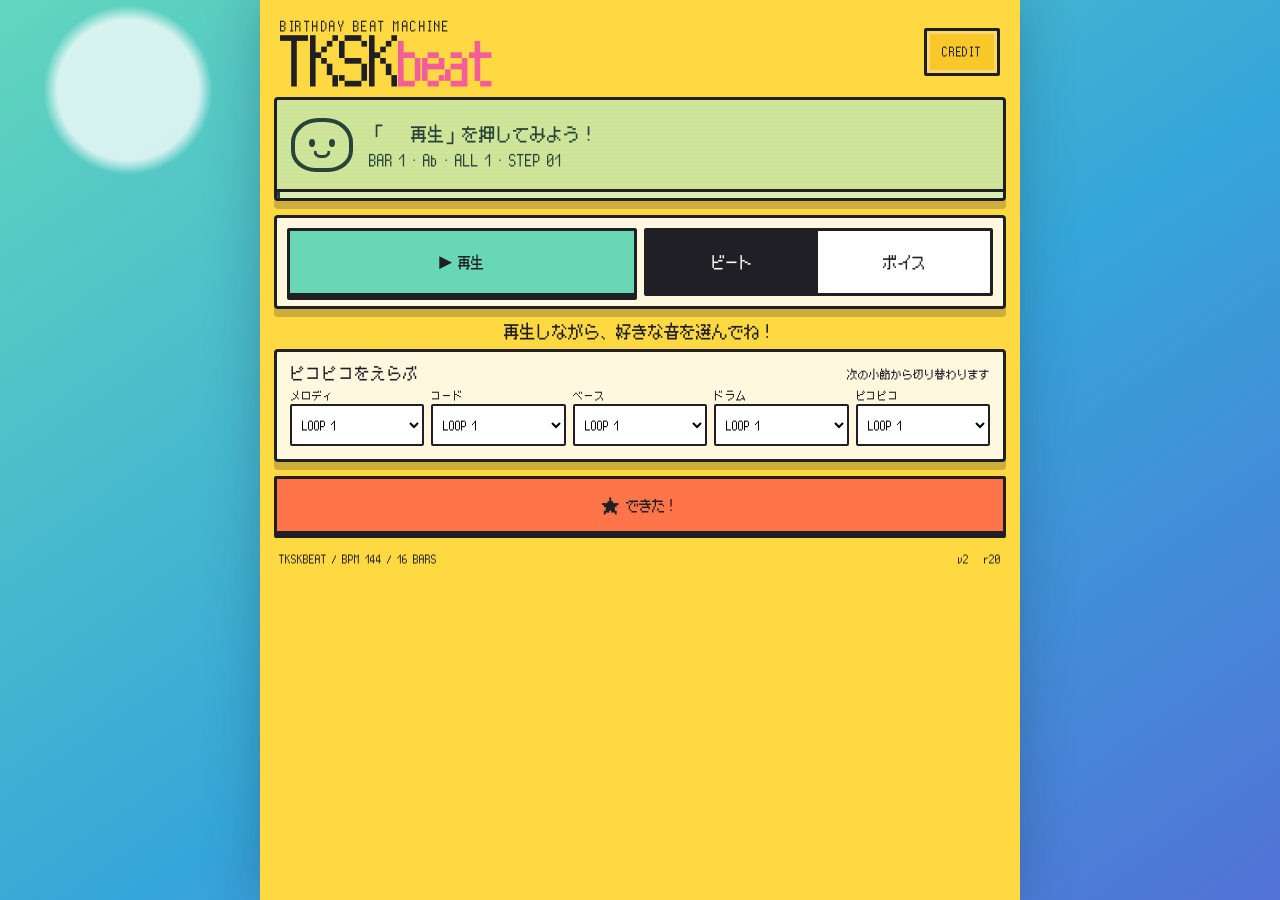
==== index.html @ 2add63a3 "背景更新" ====
<!doctype html>
<html lang="ja">
  <head>
    <meta charset="UTF-8">
    <meta name="viewport" content="width=device-width, initial-scale=1, viewport-fit=cover, user-scalable=no">
    <meta name="theme-color" content="#ffd942">
    <meta http-equiv="Cache-Control" content="no-store, no-cache, must-revalidate">
    <meta name="description" content="触るだけで曲ができる、ブラウザ向け音楽トイ TKSKbeat">
    <title>TKSKbeat</title>
    <link rel="stylesheet" href="./styles-r20.css">
  </head>
  <body>
    <main class="shell" aria-labelledby="app-title">
      <header class="brand-row">
        <div>
          <p class="eyebrow">BIRTHDAY BEAT MACHINE</p>
          <h1 id="app-title"><button class="brand-sound" id="title-sound" type="button" aria-label="TKSKbeat タイトル音声を再生">TKSK<span>beat</span></button></h1>
        </div>
        <button class="credit-button" id="credit-button" type="button" aria-haspopup="dialog" aria-controls="credits-dialog">CREDIT</button>
      </header>

      <section class="lcd" aria-live="polite" aria-atomic="true">
        <canvas class="lcd-spectrum" id="lcd-spectrum" aria-hidden="true"></canvas>
        <div class="lcd-character" id="lcd-character" aria-hidden="true">
          <span class="eye"></span><span class="eye"></span><span class="mouth"></span>
        </div>
        <div class="lcd-copy">
          <strong id="lcd-status">READY • PRESS PLAY</strong>
          <span id="position-display">BAR 1 · STEP 01</span>
        </div>
        <div class="meter" aria-label="ループ位置"><i id="meter-fill"></i></div>
      </section>

      <section class="operation-panel panel" aria-label="再生・録音・画面切替">
        <div class="operation-grid" id="operation-grid" data-active-tab="pico" data-recording="false">
          <button class="control play-toggle" id="play-button" type="button" aria-label="再生">
            <span class="control-icon" aria-hidden="true">▶</span><span class="control-label">再生</span>
          </button>
          <button class="control rec" id="rec-button" type="button" aria-pressed="false" hidden>
            <span class="control-icon" aria-hidden="true">●</span><span class="control-label">録音</span>
          </button>
          <nav class="view-toggle" role="tablist" aria-label="画面を選ぶ">
            <button id="tab-pico" type="button" role="tab" data-tab="pico" aria-controls="pico-panel" aria-selected="true">ビート</button>
            <button id="tab-voice" type="button" role="tab" data-tab="voice" aria-controls="voice-panel" aria-selected="false" tabindex="-1">ボイス</button>
          </nav>
        </div>
      </section>

      <section class="tab-panel" id="pico-panel" role="tabpanel" aria-labelledby="tab-pico">
        <p class="tab-lead">再生しながら、好きな音を選んでね！</p>
        <section class="preset-panel panel" aria-labelledby="preset-heading">
          <div class="section-heading">
            <h2 id="preset-heading">ピコピコをえらぶ</h2>
            <small>次の小節から切り替わります</small>
          </div>
          <div class="preset-grid">
            <label>メロディ<select id="lead-pattern"></select></label>
            <label>コード<select id="chord-pattern"></select></label>
            <label>ベース<select id="bass-pattern"></select></label>
            <label>ドラム<select id="drum-pattern"></select></label>
            <label>ピコピコ<select id="arp-pattern"></select></label>
          </div>
        </section>
      </section>

      <section class="tab-panel" id="voice-panel" role="tabpanel" aria-labelledby="tab-voice" hidden>
        <div class="record-mode segmented" aria-label="録音方法">
          <button type="button" data-record-mode="overdub" aria-pressed="true">つぎたし</button>
          <button type="button" data-record-mode="overwrite" aria-pressed="false">やり直し</button>
        </div>

        <p class="tab-lead">好きなボイスを曲に合わせて録音してね！</p>

        <section class="pad-panel panel" aria-labelledby="pad-heading">
          <div class="section-heading">
            <h2 id="pad-heading">VOICE PADS</h2>
            <small><span id="pad-count">0</span> / 256</small>
          </div>
          <div class="pad-grid" id="pad-grid"></div>
        </section>

      </section>

      <section class="finish-panel" aria-label="完成">
        <button class="control finish" id="finish-button" type="button">★<span>できた！</span></button>
      </section>

      <footer>
        <span>TKSKBEAT / BPM 144 / 16 BARS</span>
        <span>v2 • r20</span>
      </footer>
    </main>

    <section class="result" id="result" hidden aria-labelledby="result-title">
      <div class="result-card">
        <p class="eyebrow">YOUR BIRTHDAY BEAT</p>
        <h2 id="result-title">できた！</h2>
        <figure class="result-visual-frame">
          <div class="result-visual-stage">
            <img class="result-visual-background" id="result-visual-background" alt="" aria-hidden="true">
            <img class="result-visual-character" id="result-visual" alt="">
          </div>
          <figcaption id="result-visual-caption"></figcaption>
        </figure>
        <p id="result-copy">完成した16小節を再生してみよう。</p>
        <div class="result-actions">
          <button id="result-play" type="button">▶ PLAY</button>
          <button id="copy-link" type="button">COPY LINK</button>
          <button class="back-edit" id="back-to-edit" type="button">← もどってなおす</button>
          <button id="new-beat" type="button">NEW BEAT</button>
        </div>
      </div>
    </section>

    <dialog class="credits-dialog" id="credits-dialog" aria-labelledby="credits-title">
      <article class="credits-card">
        <p class="eyebrow">TKSKbeat</p>
        <h2 id="credits-title">CREDITS</h2>

        <dl class="credits-list">
          <dt>企画・制作</dt>
          <dd>3keinu Amberkey</dd>

          <dt>楽曲制作</dt>
          <dd>kutts'n</dd>

          <dt>イラスト・ボイス</dt>
          <dd>3keinu Amberkey</dd>

          <dt>制作協力</dt>
          <dd>きゃぷてん</dd>

          <dt>FONT</dt>
          <dd>ベストテンFONT<br>フロップデザイン 様</dd>
        </dl>

        <div class="credits-divider" aria-hidden="true"></div>

        <section class="credits-note" aria-label="作品について">
          <h3>TKSKbeat</h3>
          <p>A fan-made birthday music toy<br>for Hina Takasaki.</p>
          <p class="credits-unofficial">UNOFFICIAL</p>
          <p>Made with love and respect.</p>
          <p>Please do not reuse or redistribute the assets included in this tool.</p>
          <p>All third-party names, trademarks, and other rights belong to their respective owners.</p>
        </section>

        <form method="dialog">
          <button class="credits-close" type="submit">CLOSE</button>
        </form>
      </article>
    </dialog>

    <script>
      window.setTimeout(() => {
        if (document.documentElement.dataset.appReady === "true") return;
        const status = document.querySelector("#lcd-status");
        if (status) {
          status.textContent = window.location.protocol === "file:"
            ? "OPEN VIA LOCAL SERVER • npm run serve"
            : "APP LOAD ERROR • RELOAD";
        }
      }, 1200);
    </script>
    <script type="module" src="./js/app-r20.js"></script>
  </body>
</html>
---- styles-r20.css ----
@font-face {
  font-family: "BestTen DOT";
  src: url("./fonts/BestTen-DOT-r12.otf") format("opentype");
  font-style: normal;
  font-weight: 400;
  font-display: swap;
}

@font-face {
  font-family: "TKSKbeat Symbols";
  src: local("Segoe UI Symbol"), local("Apple Symbols"), local("Noto Sans Symbols 2");
  unicode-range: U+00D7, U+25A0, U+25B6, U+25CF;
}

:root {
  color-scheme: light;
  --ink: #201f25;
  --cream: #fff8df;
  --yellow: #ffd942;
  --orange: #ff7448;
  --pink: #f45c9a;
  --blue: #4b9cff;
  --mint: #68d8b4;
  --lcd: #cfe59a;
  --lcd-ink: #29433a;
  --shadow: 0 8px 0 rgba(52, 40, 38, 0.24);
  --ui-font: "BestTen DOT", system-ui, sans-serif;
  font-family: var(--ui-font);
  font-synthesis: none;
}

* { box-sizing: border-box; }

body {
  margin: 0;
  min-width: 320px;
  min-height: 100dvh;
  color: var(--ink);
  background:
    radial-gradient(circle at 10% 10%, rgba(255,255,255,.75) 0 5%, transparent 6%),
    linear-gradient(145deg, #62d6bd 0%, #35a6d9 55%, #5272d7 100%);
  overscroll-behavior: none;
}

button, select { font: inherit; }
button { color: inherit; }

.shell {
  width: min(100%, 760px);
  min-height: 100dvh;
  margin: 0 auto;
  padding: max(16px, env(safe-area-inset-top)) 14px max(20px, env(safe-area-inset-bottom));
  background: var(--yellow);
  box-shadow: 0 0 50px rgba(18, 36, 64, .28);
}

.brand-row {
  display: flex;
  align-items: center;
  justify-content: space-between;
  padding: 4px 6px 12px;
}

.eyebrow {
  margin: 0 0 2px;
  font-size: .68rem;
  font-weight: 900;
  letter-spacing: .14em;
}

h1, h2, p { margin-top: 0; }
h1 { margin-bottom: 0; font-size: clamp(2rem, 9vw, 3.5rem); line-height: .92; letter-spacing: -.08em; }
h1 span { color: var(--pink); }
.brand-sound { appearance: none; padding: 0; border: 0; background: transparent; font: inherit; line-height: inherit; letter-spacing: inherit; cursor: pointer; touch-action: manipulation; }
.brand-sound:active { transform: translateY(2px) scale(.98); }
h2 { margin-bottom: 0; font-size: .92rem; letter-spacing: .08em; }

.credit-button {
  appearance: none;
  display: grid;
  place-items: center;
  width: 76px;
  height: 48px;
  padding: 0;
  border: 3px solid var(--ink);
  border-radius: 2px;
  background: #f8c72a;
  box-shadow: inset 0 0 0 3px rgba(255,255,255,.3);
  font: 900 .62rem/1 var(--ui-font);
  letter-spacing: .08em;
  cursor: pointer;
  touch-action: manipulation;
}
.credit-button:active { transform: translateY(2px); }

.panel, .lcd {
  border: 3px solid var(--ink);
  border-radius: 4px;
  box-shadow: var(--shadow);
  margin-bottom: 14px;
}

.tab-panel[hidden] { display: none; }
.tab-lead { margin: 0 4px 10px; font-size: clamp(.86rem, 3.8vw, 1rem); font-weight: 900; text-align: center; }

.lcd {
  position: relative;
  display: grid;
  grid-template-columns: 66px 1fr;
  gap: 12px;
  align-items: center;
  min-height: 104px;
  padding: 14px 14px 22px;
  color: var(--lcd-ink);
  background: var(--lcd);
  overflow: hidden;
}

.lcd-spectrum {
  position: absolute;
  z-index: 0;
  inset: 0;
  width: 100%;
  height: 100%;
  color: var(--lcd-ink);
  opacity: .16;
  pointer-events: none;
}

.lcd::after {
  content: "";
  position: absolute;
  z-index: 1;
  inset: 0;
  pointer-events: none;
  background: repeating-linear-gradient(0deg, transparent 0 3px, rgba(41,67,58,.05) 4px);
}

.lcd-character {
  position: relative;
  z-index: 2;
  width: 62px;
  height: 54px;
  border: 4px solid currentColor;
  border-radius: 45% 45% 40% 40%;
  transform-origin: bottom center;
}

.lcd-character .eye { position: absolute; top: 17px; width: 6px; height: 8px; background: currentColor; border-radius: 50%; }
.lcd-character .eye:first-child { left: 14px; }
.lcd-character .eye:nth-child(2) { right: 14px; }
.lcd-character .mouth { position: absolute; left: 50%; bottom: 10px; width: 17px; height: 7px; border: 3px solid currentColor; border-top: 0; border-radius: 0 0 12px 12px; transform: translateX(-50%); }
.lcd-character.bop { animation: bop .2s ease-out; }
@keyframes bop { 50% { transform: translateY(-8px) rotate(-4deg) scale(1.05); } }

.lcd-copy { position: relative; z-index: 2; display: flex; flex-direction: column; gap: 4px; min-width: 0; padding-block: 2px; }
.lcd-copy strong { display: block; min-height: 1.45em; padding-block: .06em; font-family: "TKSKbeat Symbols", var(--ui-font); font-size: clamp(.82rem, 3.7vw, 1.05rem); line-height: 1.4; white-space: nowrap; overflow: hidden; text-overflow: ellipsis; }
.lcd-copy span { font-family: var(--ui-font); font-size: .8rem; line-height: 1.35; }

.meter { position: absolute; z-index: 3; left: 0; right: 0; bottom: 0; height: 9px; border-top: 3px solid var(--ink); background: rgba(255,255,255,.28); }
.meter i { display: block; width: 0; height: 100%; background: var(--lcd-ink); transition: width 80ms linear; }

.operation-panel {
  padding: 10px;
  background: var(--cream);
}

.operation-grid {
  display: grid;
  grid-template-columns: repeat(4, minmax(0, 1fr));
  gap: 7px;
}

.operation-grid .play-toggle { grid-column: 1 / span 2; }
.operation-grid[data-active-tab="voice"] .play-toggle { grid-column: 1; }
.operation-grid .rec { grid-column: 2; }
.operation-grid .view-toggle { grid-column: 3 / span 2; }

.view-toggle {
  position: relative;
  isolation: isolate;
  display: grid;
  grid-template-columns: repeat(2, minmax(0, 1fr));
  min-width: 0;
  border: 3px solid var(--ink);
  border-radius: 2px;
  background: white;
  overflow: hidden;
}

.view-toggle::before {
  content: "";
  position: absolute;
  inset: 0 50% 0 0;
  background: var(--ink);
  transition: transform 140ms cubic-bezier(.2,.8,.2,1), background-color 140ms linear;
}

.operation-grid[data-active-tab="voice"] .view-toggle::before {
  background: var(--pink);
  transform: translateX(100%);
}

.view-toggle button {
  position: relative;
  z-index: 1;
  min-width: 0;
  min-height: 62px;
  padding: 4px;
  border: 0;
  background: transparent;
  font-size: clamp(.7rem, 3vw, .9rem);
  font-weight: 900;
  touch-action: manipulation;
}

.view-toggle button[aria-selected="true"] { color: white; }
.operation-grid[data-recording="true"] .view-toggle button[data-tab="voice"]::after {
  content: "●";
  position: absolute;
  top: 4px;
  right: 5px;
  color: white;
  font-size: .52rem;
  animation: pulse 1s steps(2, end) infinite;
}

.control {
  display: flex;
  align-items: center;
  justify-content: center;
  gap: 6px;
  min-width: 0;
  min-height: 62px;
  border: 3px solid var(--ink);
  border-radius: 2px;
  background: white;
  box-shadow: 0 4px 0 var(--ink);
  font-size: 1.15rem;
  font-weight: 900;
  touch-action: manipulation;
}
.control[hidden] { display: none; }
.control-icon {
  font-family: "TKSKbeat Symbols", system-ui, sans-serif;
  font-size: 1.05rem;
  font-weight: 400;
  line-height: 1;
}
.control-label { min-width: 0; font-size: clamp(.68rem, 3vw, .84rem); white-space: nowrap; }
.control:active { transform: translateY(4px); box-shadow: none; }
.control.play-toggle { background: var(--mint); }
.control.rec[aria-pressed="true"] { background: var(--pink); color: white; animation: pulse 1s steps(2, end) infinite; }
.control.rec[data-counting="true"] { background: var(--yellow); animation: pulse .5s steps(2, end) infinite; }
.control.finish { background: var(--orange); }
@keyframes pulse { 50% { filter: brightness(1.15); } }

.segmented { display: grid; grid-template-columns: 1fr 1fr; }
.segmented button { min-height: 42px; border: 2px solid var(--ink); background: transparent; font-size: .76rem; font-weight: 900; }
.segmented button:first-child { border-radius: 2px 0 0 2px; }
.segmented button:last-child { border-radius: 0 2px 2px 0; border-left: 0; }
.segmented button[aria-pressed="true"] { background: var(--ink); color: white; }
.record-mode { margin: -3px 0 12px; padding: 6px; border: 3px solid var(--ink); border-radius: 2px; background: var(--cream); box-shadow: var(--shadow); }

.preset-panel, .pad-panel { padding: 13px; background: var(--cream); }
.section-heading { display: flex; justify-content: space-between; align-items: baseline; margin-bottom: 10px; }
.section-heading small { font-family: var(--ui-font); font-size: .67rem; }
.preset-grid { display: grid; grid-template-columns: repeat(5, 1fr); gap: 7px; }
.preset-grid label { font-size: .62rem; font-weight: 900; letter-spacing: .08em; }
.preset-grid select { width: 100%; min-height: 42px; margin-top: 4px; padding: 6px; border: 2px solid var(--ink); border-radius: 2px; background: white; font-weight: 900; }

.pad-grid { display: grid; grid-template-columns: repeat(4, 1fr); gap: 9px; }
.pad {
  position: relative;
  aspect-ratio: 1;
  border: 3px solid var(--ink);
  border-radius: 2px;
  background: var(--pad-color, var(--pink));
  box-shadow: 0 5px 0 var(--ink);
  font-size: clamp(.7rem, 3vw, .95rem);
  font-weight: 900;
  touch-action: none;
  user-select: none;
}
.pad::after { content: attr(data-number); position: absolute; top: 6px; right: 8px; font: 700 .58rem var(--ui-font); opacity: .65; }
.pad.active { transform: translateY(5px) scale(.98); box-shadow: none; filter: brightness(1.2); }

.finish-panel { margin: 2px 0 16px; }
.finish-panel .finish { width: 100%; min-height: 58px; }
.finish-panel .finish span { font-size: .84rem; }

footer { display: flex; justify-content: space-between; padding: 4px 5px; font: 800 .6rem var(--ui-font); }

button:focus-visible, select:focus-visible { outline: 4px solid white; outline-offset: 2px; }
button:disabled, select:disabled { opacity: .45; cursor: not-allowed; }

.credits-dialog {
  width: min(calc(100% - 24px), 520px);
  max-height: calc(100dvh - 24px);
  padding: 0;
  border: 0;
  background: transparent;
  color: var(--ink);
  overflow: visible;
}
.credits-dialog::backdrop { background: rgba(30, 31, 50, .82); }
.credits-card { max-height: calc(100dvh - 32px); overflow-y: auto; padding: 24px; border: 4px solid var(--ink); border-radius: 4px; background: var(--yellow); box-shadow: 0 10px 0 var(--ink); text-align: center; }
.credits-card > .eyebrow { margin-bottom: 5px; }
.credits-card h2 { font-size: clamp(2rem, 9vw, 3rem); letter-spacing: -.04em; }
.credits-list { display: grid; grid-template-columns: minmax(7.5rem, .8fr) 1.2fr; gap: 10px 18px; margin: 22px 0; text-align: left; }
.credits-list dt { font-size: .68rem; font-weight: 900; letter-spacing: .05em; }
.credits-list dd { margin: 0; font-size: .78rem; font-weight: 900; line-height: 1.55; }
.credits-divider { height: 4px; margin: 20px 0; background: var(--ink); box-shadow: 0 5px 0 rgba(32,31,37,.18); }
.credits-note h3 { margin: 0 0 10px; color: var(--pink); font-size: 1.35rem; }
.credits-note p { margin: 0 0 12px; font: 800 .7rem/1.65 var(--ui-font); }
.credits-note .credits-unofficial { display: inline-block; margin: 4px 0 14px; padding: 6px 9px; border: 3px solid var(--ink); background: var(--cream); font-size: .75rem; letter-spacing: .12em; }
.credits-close { width: 100%; min-height: 48px; margin-top: 8px; border: 3px solid var(--ink); border-radius: 2px; background: var(--mint); box-shadow: 0 4px 0 var(--ink); font-weight: 900; }
.credits-close:active { transform: translateY(4px); box-shadow: none; }

.result {
  position: fixed;
  z-index: 2147483647;
  inset: 0;
  display: grid;
  place-items: center;
  padding: 20px;
  background: rgba(30, 31, 50, .82);
  isolation: isolate;
  contain: paint;
  transform: translateZ(0);
}
.result[hidden] { display: none; }
.result-card { position: relative; z-index: 1; width: min(100%, 440px); max-height: calc(100dvh - 32px); overflow-y: auto; padding: 24px; border: 4px solid var(--ink); border-radius: 4px; background: var(--yellow); box-shadow: 0 12px 0 var(--ink); text-align: center; }
.result-card h2 { font-size: 2.8rem; letter-spacing: -.05em; }
.result-visual-frame { width: min(100%, 360px); margin: 14px auto; padding: 10px 10px 8px; border: 4px solid var(--ink); border-radius: 2px; background: var(--cream); box-shadow: 0 6px 0 var(--ink); }
.result-visual-stage { position: relative; width: 100%; aspect-ratio: 1; overflow: hidden; background: var(--cream); }
.result-visual-stage img { display: block; position: absolute; image-rendering: pixelated; }
.result-visual-background { z-index: 0; inset: 0; width: 100%; height: 100%; object-fit: cover; }
.result-visual-character {
  z-index: 1;
  inset: 0;
  width: 100%;
  height: 100%;
  object-fit: contain;
  object-position: var(--character-position, 50% 50%);
  transform: scale(var(--character-scale, .82));
  transform-origin: var(--character-position, 50% 50%);
  filter: drop-shadow(2px 0 #fff8df) drop-shadow(-2px 0 #fff8df) drop-shadow(0 2px #fff8df) drop-shadow(0 -2px #fff8df) drop-shadow(0 4px 2px rgba(32, 31, 37, .38));
}
.result-visual-frame figcaption { margin-top: 5px; font: 900 .68rem var(--ui-font); letter-spacing: .06em; }
.result-actions { display: grid; gap: 9px; }
.result-actions button { min-height: 48px; border: 3px solid var(--ink); border-radius: 2px; background: white; box-shadow: 0 4px 0 var(--ink); font-weight: 900; }
.result-actions button:first-child { background: var(--mint); }
.result-actions .back-edit { background: #fff0b7; }

.sound-editor {
  padding: 14px;
  background: #f2f4ff;
  box-shadow: 0 8px 0 rgba(32, 31, 37, .4);
}
.sound-editor-heading { display: flex; justify-content: space-between; gap: 12px; align-items: center; margin-bottom: 12px; }
.sound-editor-heading h2 { margin: 0; font-size: 1.05rem; }
.sound-editor-heading small { display: block; margin-top: 3px; font-size: .66rem; }
.sound-editor-badge { padding: 5px 7px; border: 2px solid var(--ink); background: var(--orange); color: white; font-size: .58rem; letter-spacing: .08em; }
.sound-editor-tabs { display: grid; grid-template-columns: repeat(4, 1fr); margin-bottom: 12px; border: 2px solid var(--ink); }
.sound-editor-tabs button { min-height: 42px; border: 0; border-right: 2px solid var(--ink); background: white; font-weight: 900; }
.sound-editor-tabs button:last-child { border-right: 0; }
.sound-editor-tabs button[aria-selected="true"] { background: var(--ink); color: white; }
.sound-editor-selects { display: grid; grid-template-columns: 1fr 1.5fr; gap: 8px; margin-bottom: 12px; }
.sound-editor-selects label { font-size: .67rem; font-weight: 900; }
.sound-editor-selects select { display: block; width: 100%; min-height: 40px; margin-top: 4px; padding: 5px; border: 2px solid var(--ink); background: white; font-size: .7rem; }
.sound-editor-selects .sound-editor-check { grid-column: 1 / -1; display: flex; align-items: center; min-height: 40px; padding: 7px 9px; border: 2px solid var(--ink); background: white; }
.sound-editor-check input { width: 20px; height: 20px; margin: 0 5px 0 0; accent-color: var(--blue); }
.sound-editor-parameters { display: grid; grid-template-columns: repeat(2, minmax(0, 1fr)); gap: 8px 12px; }
.sound-editor-parameter { display: grid; grid-template-columns: minmax(76px, .75fr) minmax(100px, 1.5fr) 76px; gap: 7px; align-items: center; min-width: 0; }
.sound-editor-parameter label { font-size: .65rem; font-weight: 900; }
.sound-editor-parameter label small { font-size: .55rem; opacity: .7; }
.sound-editor-parameter input[type="range"] { width: 100%; min-width: 0; accent-color: var(--blue); }
.sound-editor-parameter input[type="number"] { width: 100%; min-width: 0; min-height: 34px; padding: 4px 5px; border: 2px solid var(--ink); background: white; font: 800 .68rem var(--ui-font); }
.sound-editor-parameter input[aria-invalid="true"] { border-color: #c32945; background: #fff0f3; }
.sound-editor-parameter[data-disabled="true"] { opacity: .45; }
.sound-editor-json-label { display: block; margin-top: 14px; font-size: .65rem; font-weight: 900; }
.sound-editor textarea { width: 100%; margin-top: 5px; padding: 8px; resize: vertical; border: 2px solid var(--ink); background: #fff; font: 12px/1.45 ui-monospace, Consolas, monospace; }
.sound-editor-actions { display: grid; grid-template-columns: repeat(3, 1fr); gap: 7px; margin-top: 8px; }
.sound-editor-actions button { min-height: 42px; padding: 6px; border: 2px solid var(--ink); background: var(--mint); box-shadow: 0 3px 0 var(--ink); font-size: .68rem; font-weight: 900; }
.sound-editor-actions button:active { transform: translateY(3px); box-shadow: none; }
.sound-editor-actions .sound-editor-reset { background: #ffd5c8; }
.sound-editor-status { min-height: 1.4em; margin: 9px 0 0; font-size: .67rem; font-weight: 900; }
.sound-editor-status[data-type="error"] { color: #b31835; }
.sound-editor-status[data-type="warning"] { color: #8a5700; }

@media (max-width: 480px) {
  .shell { padding-left: 10px; padding-right: 10px; }
  .preset-grid { grid-template-columns: repeat(2, 1fr); gap: 7px; }
  .preset-grid select { font-size: .72rem; }
  .operation-grid { gap: 5px; }
  .control { min-height: 57px; font-size: 1rem; }
  .view-toggle button { min-height: 57px; }
  .sound-editor-parameters { grid-template-columns: 1fr; }
  .sound-editor-parameter { grid-template-columns: 72px minmax(90px, 1fr) 70px; }
  .sound-editor-actions { grid-template-columns: 1fr; }
  .credits-card { padding: 20px 16px; }
  .credits-list { grid-template-columns: 1fr; gap: 4px; }
  .credits-list dd { margin-bottom: 8px; }
}

@media (prefers-reduced-motion: reduce) {
  *, *::before, *::after { animation-duration: .001ms !important; animation-iteration-count: 1 !important; scroll-behavior: auto !important; }
}
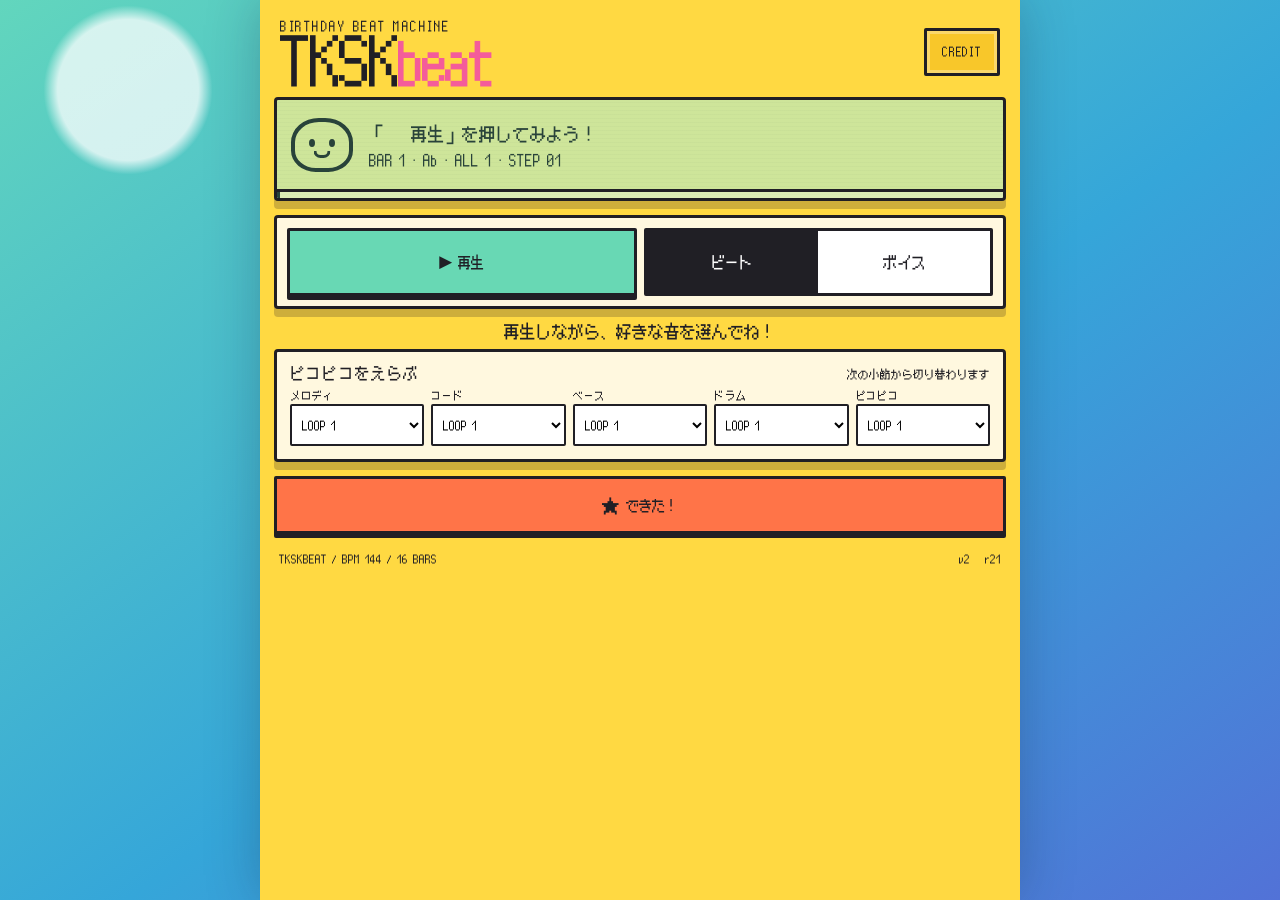
==== commit 0255223f: "ステッカー反映" ====
--- a/index.html
+++ b/index.html
@@ -7,7 +7,7 @@
     <meta http-equiv="Cache-Control" content="no-store, no-cache, must-revalidate">
     <meta name="description" content="触るだけで曲ができる、ブラウザ向け音楽トイ TKSKbeat">
     <title>TKSKbeat</title>
-    <link rel="stylesheet" href="./styles-r20.css">
+    <link rel="stylesheet" href="./styles-r21.css">
   </head>
   <body>
     <main class="shell" aria-labelledby="app-title">
@@ -87,7 +87,7 @@
 
       <footer>
         <span>TKSKBEAT / BPM 144 / 16 BARS</span>
-        <span>v2 • r20</span>
+        <span>v2 • r21</span>
       </footer>
     </main>
 
@@ -99,6 +99,7 @@
           <div class="result-visual-stage">
             <img class="result-visual-background" id="result-visual-background" alt="" aria-hidden="true">
             <img class="result-visual-character" id="result-visual" alt="">
+            <img class="result-visual-sticker" id="result-visual-sticker" alt="">
           </div>
           <figcaption id="result-visual-caption"></figcaption>
         </figure>
@@ -162,6 +163,6 @@
         }
       }, 1200);
     </script>
-    <script type="module" src="./js/app-r20.js"></script>
+    <script type="module" src="./js/app-r21.js"></script>
   </body>
 </html>
--- a/styles-r21.css
+++ b/styles-r21.css
@@ -0,0 +1,428 @@
+@font-face {
+  font-family: "BestTen DOT";
+  src: url("./fonts/BestTen-DOT-r12.otf") format("opentype");
+  font-style: normal;
+  font-weight: 400;
+  font-display: swap;
+}
+
+@font-face {
+  font-family: "TKSKbeat Symbols";
+  src: local("Segoe UI Symbol"), local("Apple Symbols"), local("Noto Sans Symbols 2");
+  unicode-range: U+00D7, U+25A0, U+25B6, U+25CF;
+}
+
+:root {
+  color-scheme: light;
+  --ink: #201f25;
+  --cream: #fff8df;
+  --yellow: #ffd942;
+  --orange: #ff7448;
+  --pink: #f45c9a;
+  --blue: #4b9cff;
+  --mint: #68d8b4;
+  --lcd: #cfe59a;
+  --lcd-ink: #29433a;
+  --shadow: 0 8px 0 rgba(52, 40, 38, 0.24);
+  --ui-font: "BestTen DOT", system-ui, sans-serif;
+  font-family: var(--ui-font);
+  font-synthesis: none;
+}
+
+* { box-sizing: border-box; }
+
+body {
+  margin: 0;
+  min-width: 320px;
+  min-height: 100dvh;
+  color: var(--ink);
+  background:
+    radial-gradient(circle at 10% 10%, rgba(255,255,255,.75) 0 5%, transparent 6%),
+    linear-gradient(145deg, #62d6bd 0%, #35a6d9 55%, #5272d7 100%);
+  overscroll-behavior: none;
+}
+
+button, select { font: inherit; }
+button { color: inherit; }
+
+.shell {
+  width: min(100%, 760px);
+  min-height: 100dvh;
+  margin: 0 auto;
+  padding: max(16px, env(safe-area-inset-top)) 14px max(20px, env(safe-area-inset-bottom));
+  background: var(--yellow);
+  box-shadow: 0 0 50px rgba(18, 36, 64, .28);
+}
+
+.brand-row {
+  display: flex;
+  align-items: center;
+  justify-content: space-between;
+  padding: 4px 6px 12px;
+}
+
+.eyebrow {
+  margin: 0 0 2px;
+  font-size: .68rem;
+  font-weight: 900;
+  letter-spacing: .14em;
+}
+
+h1, h2, p { margin-top: 0; }
+h1 { margin-bottom: 0; font-size: clamp(2rem, 9vw, 3.5rem); line-height: .92; letter-spacing: -.08em; }
+h1 span { color: var(--pink); }
+.brand-sound { appearance: none; padding: 0; border: 0; background: transparent; font: inherit; line-height: inherit; letter-spacing: inherit; cursor: pointer; touch-action: manipulation; }
+.brand-sound:active { transform: translateY(2px) scale(.98); }
+h2 { margin-bottom: 0; font-size: .92rem; letter-spacing: .08em; }
+
+.credit-button {
+  appearance: none;
+  display: grid;
+  place-items: center;
+  width: 76px;
+  height: 48px;
+  padding: 0;
+  border: 3px solid var(--ink);
+  border-radius: 2px;
+  background: #f8c72a;
+  box-shadow: inset 0 0 0 3px rgba(255,255,255,.3);
+  font: 900 .62rem/1 var(--ui-font);
+  letter-spacing: .08em;
+  cursor: pointer;
+  touch-action: manipulation;
+}
+.credit-button:active { transform: translateY(2px); }
+
+.panel, .lcd {
+  border: 3px solid var(--ink);
+  border-radius: 4px;
+  box-shadow: var(--shadow);
+  margin-bottom: 14px;
+}
+
+.tab-panel[hidden] { display: none; }
+.tab-lead { margin: 0 4px 10px; font-size: clamp(.86rem, 3.8vw, 1rem); font-weight: 900; text-align: center; }
+
+.lcd {
+  position: relative;
+  display: grid;
+  grid-template-columns: 66px 1fr;
+  gap: 12px;
+  align-items: center;
+  min-height: 104px;
+  padding: 14px 14px 22px;
+  color: var(--lcd-ink);
+  background: var(--lcd);
+  overflow: hidden;
+}
+
+.lcd-spectrum {
+  position: absolute;
+  z-index: 0;
+  inset: 0;
+  width: 100%;
+  height: 100%;
+  color: var(--lcd-ink);
+  opacity: .16;
+  pointer-events: none;
+}
+
+.lcd::after {
+  content: "";
+  position: absolute;
+  z-index: 1;
+  inset: 0;
+  pointer-events: none;
+  background: repeating-linear-gradient(0deg, transparent 0 3px, rgba(41,67,58,.05) 4px);
+}
+
+.lcd-character {
+  position: relative;
+  z-index: 2;
+  width: 62px;
+  height: 54px;
+  border: 4px solid currentColor;
+  border-radius: 45% 45% 40% 40%;
+  transform-origin: bottom center;
+}
+
+.lcd-character .eye { position: absolute; top: 17px; width: 6px; height: 8px; background: currentColor; border-radius: 50%; }
+.lcd-character .eye:first-child { left: 14px; }
+.lcd-character .eye:nth-child(2) { right: 14px; }
+.lcd-character .mouth { position: absolute; left: 50%; bottom: 10px; width: 17px; height: 7px; border: 3px solid currentColor; border-top: 0; border-radius: 0 0 12px 12px; transform: translateX(-50%); }
+.lcd-character.bop { animation: bop .2s ease-out; }
+@keyframes bop { 50% { transform: translateY(-8px) rotate(-4deg) scale(1.05); } }
+
+.lcd-copy { position: relative; z-index: 2; display: flex; flex-direction: column; gap: 4px; min-width: 0; padding-block: 2px; }
+.lcd-copy strong { display: block; min-height: 1.45em; padding-block: .06em; font-family: "TKSKbeat Symbols", var(--ui-font); font-size: clamp(.82rem, 3.7vw, 1.05rem); line-height: 1.4; white-space: nowrap; overflow: hidden; text-overflow: ellipsis; }
+.lcd-copy span { font-family: var(--ui-font); font-size: .8rem; line-height: 1.35; }
+
+.meter { position: absolute; z-index: 3; left: 0; right: 0; bottom: 0; height: 9px; border-top: 3px solid var(--ink); background: rgba(255,255,255,.28); }
+.meter i { display: block; width: 0; height: 100%; background: var(--lcd-ink); transition: width 80ms linear; }
+
+.operation-panel {
+  padding: 10px;
+  background: var(--cream);
+}
+
+.operation-grid {
+  display: grid;
+  grid-template-columns: repeat(4, minmax(0, 1fr));
+  gap: 7px;
+}
+
+.operation-grid .play-toggle { grid-column: 1 / span 2; }
+.operation-grid[data-active-tab="voice"] .play-toggle { grid-column: 1; }
+.operation-grid .rec { grid-column: 2; }
+.operation-grid .view-toggle { grid-column: 3 / span 2; }
+
+.view-toggle {
+  position: relative;
+  isolation: isolate;
+  display: grid;
+  grid-template-columns: repeat(2, minmax(0, 1fr));
+  min-width: 0;
+  border: 3px solid var(--ink);
+  border-radius: 2px;
+  background: white;
+  overflow: hidden;
+}
+
+.view-toggle::before {
+  content: "";
+  position: absolute;
+  inset: 0 50% 0 0;
+  background: var(--ink);
+  transition: transform 140ms cubic-bezier(.2,.8,.2,1), background-color 140ms linear;
+}
+
+.operation-grid[data-active-tab="voice"] .view-toggle::before {
+  background: var(--pink);
+  transform: translateX(100%);
+}
+
+.view-toggle button {
+  position: relative;
+  z-index: 1;
+  min-width: 0;
+  min-height: 62px;
+  padding: 4px;
+  border: 0;
+  background: transparent;
+  font-size: clamp(.7rem, 3vw, .9rem);
+  font-weight: 900;
+  touch-action: manipulation;
+}
+
+.view-toggle button[aria-selected="true"] { color: white; }
+.operation-grid[data-recording="true"] .view-toggle button[data-tab="voice"]::after {
+  content: "●";
+  position: absolute;
+  top: 4px;
+  right: 5px;
+  color: white;
+  font-size: .52rem;
+  animation: pulse 1s steps(2, end) infinite;
+}
+
+.control {
+  display: flex;
+  align-items: center;
+  justify-content: center;
+  gap: 6px;
+  min-width: 0;
+  min-height: 62px;
+  border: 3px solid var(--ink);
+  border-radius: 2px;
+  background: white;
+  box-shadow: 0 4px 0 var(--ink);
+  font-size: 1.15rem;
+  font-weight: 900;
+  touch-action: manipulation;
+}
+.control[hidden] { display: none; }
+.control-icon {
+  font-family: "TKSKbeat Symbols", system-ui, sans-serif;
+  font-size: 1.05rem;
+  font-weight: 400;
+  line-height: 1;
+}
+.control-label { min-width: 0; font-size: clamp(.68rem, 3vw, .84rem); white-space: nowrap; }
+.control:active { transform: translateY(4px); box-shadow: none; }
+.control.play-toggle { background: var(--mint); }
+.control.rec[aria-pressed="true"] { background: var(--pink); color: white; animation: pulse 1s steps(2, end) infinite; }
+.control.rec[data-counting="true"] { background: var(--yellow); animation: pulse .5s steps(2, end) infinite; }
+.control.finish { background: var(--orange); }
+@keyframes pulse { 50% { filter: brightness(1.15); } }
+
+.segmented { display: grid; grid-template-columns: 1fr 1fr; }
+.segmented button { min-height: 42px; border: 2px solid var(--ink); background: transparent; font-size: .76rem; font-weight: 900; }
+.segmented button:first-child { border-radius: 2px 0 0 2px; }
+.segmented button:last-child { border-radius: 0 2px 2px 0; border-left: 0; }
+.segmented button[aria-pressed="true"] { background: var(--ink); color: white; }
+.record-mode { margin: -3px 0 12px; padding: 6px; border: 3px solid var(--ink); border-radius: 2px; background: var(--cream); box-shadow: var(--shadow); }
+
+.preset-panel, .pad-panel { padding: 13px; background: var(--cream); }
+.section-heading { display: flex; justify-content: space-between; align-items: baseline; margin-bottom: 10px; }
+.section-heading small { font-family: var(--ui-font); font-size: .67rem; }
+.preset-grid { display: grid; grid-template-columns: repeat(5, 1fr); gap: 7px; }
+.preset-grid label { font-size: .62rem; font-weight: 900; letter-spacing: .08em; }
+.preset-grid select { width: 100%; min-height: 42px; margin-top: 4px; padding: 6px; border: 2px solid var(--ink); border-radius: 2px; background: white; font-weight: 900; }
+
+.pad-grid { display: grid; grid-template-columns: repeat(4, 1fr); gap: 9px; }
+.pad {
+  position: relative;
+  aspect-ratio: 1;
+  border: 3px solid var(--ink);
+  border-radius: 2px;
+  background: var(--pad-color, var(--pink));
+  box-shadow: 0 5px 0 var(--ink);
+  font-size: clamp(.7rem, 3vw, .95rem);
+  font-weight: 900;
+  touch-action: none;
+  user-select: none;
+}
+.pad::after { content: attr(data-number); position: absolute; top: 6px; right: 8px; font: 700 .58rem var(--ui-font); opacity: .65; }
+.pad.active { transform: translateY(5px) scale(.98); box-shadow: none; filter: brightness(1.2); }
+
+.finish-panel { margin: 2px 0 16px; }
+.finish-panel .finish { width: 100%; min-height: 58px; }
+.finish-panel .finish span { font-size: .84rem; }
+
+footer { display: flex; justify-content: space-between; padding: 4px 5px; font: 800 .6rem var(--ui-font); }
+
+button:focus-visible, select:focus-visible { outline: 4px solid white; outline-offset: 2px; }
+button:disabled, select:disabled { opacity: .45; cursor: not-allowed; }
+
+.credits-dialog {
+  width: min(calc(100% - 24px), 520px);
+  max-height: calc(100dvh - 24px);
+  padding: 0;
+  border: 0;
+  background: transparent;
+  color: var(--ink);
+  overflow: visible;
+}
+.credits-dialog::backdrop { background: rgba(30, 31, 50, .82); }
+.credits-card { max-height: calc(100dvh - 32px); overflow-y: auto; padding: 24px; border: 4px solid var(--ink); border-radius: 4px; background: var(--yellow); box-shadow: 0 10px 0 var(--ink); text-align: center; }
+.credits-card > .eyebrow { margin-bottom: 5px; }
+.credits-card h2 { font-size: clamp(2rem, 9vw, 3rem); letter-spacing: -.04em; }
+.credits-list { display: grid; grid-template-columns: minmax(7.5rem, .8fr) 1.2fr; gap: 10px 18px; margin: 22px 0; text-align: left; }
+.credits-list dt { font-size: .68rem; font-weight: 900; letter-spacing: .05em; }
+.credits-list dd { margin: 0; font-size: .78rem; font-weight: 900; line-height: 1.55; }
+.credits-divider { height: 4px; margin: 20px 0; background: var(--ink); box-shadow: 0 5px 0 rgba(32,31,37,.18); }
+.credits-note h3 { margin: 0 0 10px; color: var(--pink); font-size: 1.35rem; }
+.credits-note p { margin: 0 0 12px; font: 800 .7rem/1.65 var(--ui-font); }
+.credits-note .credits-unofficial { display: inline-block; margin: 4px 0 14px; padding: 6px 9px; border: 3px solid var(--ink); background: var(--cream); font-size: .75rem; letter-spacing: .12em; }
+.credits-close { width: 100%; min-height: 48px; margin-top: 8px; border: 3px solid var(--ink); border-radius: 2px; background: var(--mint); box-shadow: 0 4px 0 var(--ink); font-weight: 900; }
+.credits-close:active { transform: translateY(4px); box-shadow: none; }
+
+.result {
+  position: fixed;
+  z-index: 2147483647;
+  inset: 0;
+  display: grid;
+  place-items: center;
+  padding: 20px;
+  background: rgba(30, 31, 50, .82);
+  isolation: isolate;
+  contain: paint;
+  transform: translateZ(0);
+}
+.result[hidden] { display: none; }
+.result-card { position: relative; z-index: 1; width: min(100%, 440px); max-height: calc(100dvh - 32px); overflow-y: auto; padding: 24px; border: 4px solid var(--ink); border-radius: 4px; background: var(--yellow); box-shadow: 0 12px 0 var(--ink); text-align: center; }
+.result-card h2 { font-size: 2.8rem; letter-spacing: -.05em; }
+.result-visual-frame { width: min(100%, 360px); margin: 14px auto; padding: 10px 10px 8px; border: 4px solid var(--ink); border-radius: 2px; background: var(--cream); box-shadow: 0 6px 0 var(--ink); }
+.result-visual-stage { position: relative; width: 100%; aspect-ratio: 1; overflow: hidden; background: var(--cream); }
+.result-visual-stage img { display: block; position: absolute; image-rendering: pixelated; }
+.result-visual-background { z-index: 0; inset: 0; width: 100%; height: 100%; object-fit: cover; }
+.result-visual-character {
+  z-index: 1;
+  inset: 0;
+  width: 100%;
+  height: 100%;
+  object-fit: contain;
+  object-position: var(--character-position, 50% 50%);
+  transform: scale(var(--character-scale, .82));
+  transform-origin: var(--character-position, 50% 50%);
+  filter: drop-shadow(2px 0 #fff8df) drop-shadow(-2px 0 #fff8df) drop-shadow(0 2px #fff8df) drop-shadow(0 -2px #fff8df) drop-shadow(0 4px 2px rgba(32, 31, 37, .38));
+}
+.result-visual-sticker {
+  z-index: 2;
+  left: var(--sticker-left, 5%);
+  top: var(--sticker-top, 5%);
+  width: var(--sticker-width, 25%);
+  height: auto;
+  transform: rotate(var(--sticker-rotate, 0deg));
+  transform-origin: center;
+  filter: drop-shadow(2px 3px 0 rgba(32, 31, 37, .32));
+  pointer-events: none;
+}
+.result-visual-frame figcaption { margin-top: 5px; font: 900 .68rem var(--ui-font); letter-spacing: .06em; }
+.result-actions { display: grid; gap: 9px; }
+.result-actions button { min-height: 48px; border: 3px solid var(--ink); border-radius: 2px; background: white; box-shadow: 0 4px 0 var(--ink); font-weight: 900; }
+.result-actions button:first-child { background: var(--mint); }
+.result-actions .back-edit { background: #fff0b7; }
+
+.sound-editor {
+  padding: 14px;
+  background: #f2f4ff;
+  box-shadow: 0 8px 0 rgba(32, 31, 37, .4);
+}
+.sound-editor-heading { display: flex; justify-content: space-between; gap: 12px; align-items: center; margin-bottom: 12px; }
+.sound-editor-heading h2 { margin: 0; font-size: 1.05rem; }
+.sound-editor-heading small { display: block; margin-top: 3px; font-size: .66rem; }
+.sound-editor-badge { padding: 5px 7px; border: 2px solid var(--ink); background: var(--orange); color: white; font-size: .58rem; letter-spacing: .08em; }
+.sound-editor-tabs { display: grid; grid-template-columns: repeat(4, 1fr); margin-bottom: 12px; border: 2px solid var(--ink); }
+.sound-editor-tabs button { min-height: 42px; border: 0; border-right: 2px solid var(--ink); background: white; font-weight: 900; }
+.sound-editor-tabs button:last-child { border-right: 0; }
+.sound-editor-tabs button[aria-selected="true"] { background: var(--ink); color: white; }
+.sound-editor-selects { display: grid; grid-template-columns: 1fr 1.5fr; gap: 8px; margin-bottom: 12px; }
+.sound-editor-selects label { font-size: .67rem; font-weight: 900; }
+.sound-editor-selects select { display: block; width: 100%; min-height: 40px; margin-top: 4px; padding: 5px; border: 2px solid var(--ink); background: white; font-size: .7rem; }
+.sound-editor-selects .sound-editor-check { grid-column: 1 / -1; display: flex; align-items: center; min-height: 40px; padding: 7px 9px; border: 2px solid var(--ink); background: white; }
+.sound-editor-check input { width: 20px; height: 20px; margin: 0 5px 0 0; accent-color: var(--blue); }
+.sound-editor-parameters { display: grid; grid-template-columns: repeat(2, minmax(0, 1fr)); gap: 8px 12px; }
+.sound-editor-parameter { display: grid; grid-template-columns: minmax(76px, .75fr) minmax(100px, 1.5fr) 76px; gap: 7px; align-items: center; min-width: 0; }
+.sound-editor-parameter label { font-size: .65rem; font-weight: 900; }
+.sound-editor-parameter label small { font-size: .55rem; opacity: .7; }
+.sound-editor-parameter input[type="range"] { width: 100%; min-width: 0; accent-color: var(--blue); }
+.sound-editor-parameter input[type="number"] { width: 100%; min-width: 0; min-height: 34px; padding: 4px 5px; border: 2px solid var(--ink); background: white; font: 800 .68rem var(--ui-font); }
+.sound-editor-parameter input[aria-invalid="true"] { border-color: #c32945; background: #fff0f3; }
+.sound-editor-parameter[data-disabled="true"] { opacity: .45; }
+.sound-editor-json-label { display: block; margin-top: 14px; font-size: .65rem; font-weight: 900; }
+.sound-editor textarea { width: 100%; margin-top: 5px; padding: 8px; resize: vertical; border: 2px solid var(--ink); background: #fff; font: 12px/1.45 ui-monospace, Consolas, monospace; }
+.sound-editor-actions { display: grid; grid-template-columns: repeat(3, 1fr); gap: 7px; margin-top: 8px; }
+.sound-editor-actions button { min-height: 42px; padding: 6px; border: 2px solid var(--ink); background: var(--mint); box-shadow: 0 3px 0 var(--ink); font-size: .68rem; font-weight: 900; }
+.sound-editor-actions button:active { transform: translateY(3px); box-shadow: none; }
+.sound-editor-actions .sound-editor-reset { background: #ffd5c8; }
+.sound-editor-status { min-height: 1.4em; margin: 9px 0 0; font-size: .67rem; font-weight: 900; }
+.sound-editor-status[data-type="error"] { color: #b31835; }
+.sound-editor-status[data-type="warning"] { color: #8a5700; }
+
+@media (max-width: 480px) {
+  .shell { padding-left: 10px; padding-right: 10px; }
+  .preset-grid { grid-template-columns: repeat(2, 1fr); gap: 7px; }
+  .preset-grid select { font-size: .72rem; }
+  .operation-grid { gap: 5px; }
+  .control { min-height: 57px; font-size: 1rem; }
+  .view-toggle button { min-height: 57px; }
+  .sound-editor-parameters { grid-template-columns: 1fr; }
+  .sound-editor-parameter { grid-template-columns: 72px minmax(90px, 1fr) 70px; }
+  .sound-editor-actions { grid-template-columns: 1fr; }
+  .credits-card { padding: 20px 16px; }
+  .credits-list { grid-template-columns: 1fr; gap: 4px; }
+  .credits-list dd { margin-bottom: 8px; }
+}
+
+@media (prefers-reduced-motion: reduce) {
+  *, *::before, *::after { animation-duration: .001ms !important; animation-iteration-count: 1 !important; scroll-behavior: auto !important; }
+}
+
+
+
+
+
+
+
+
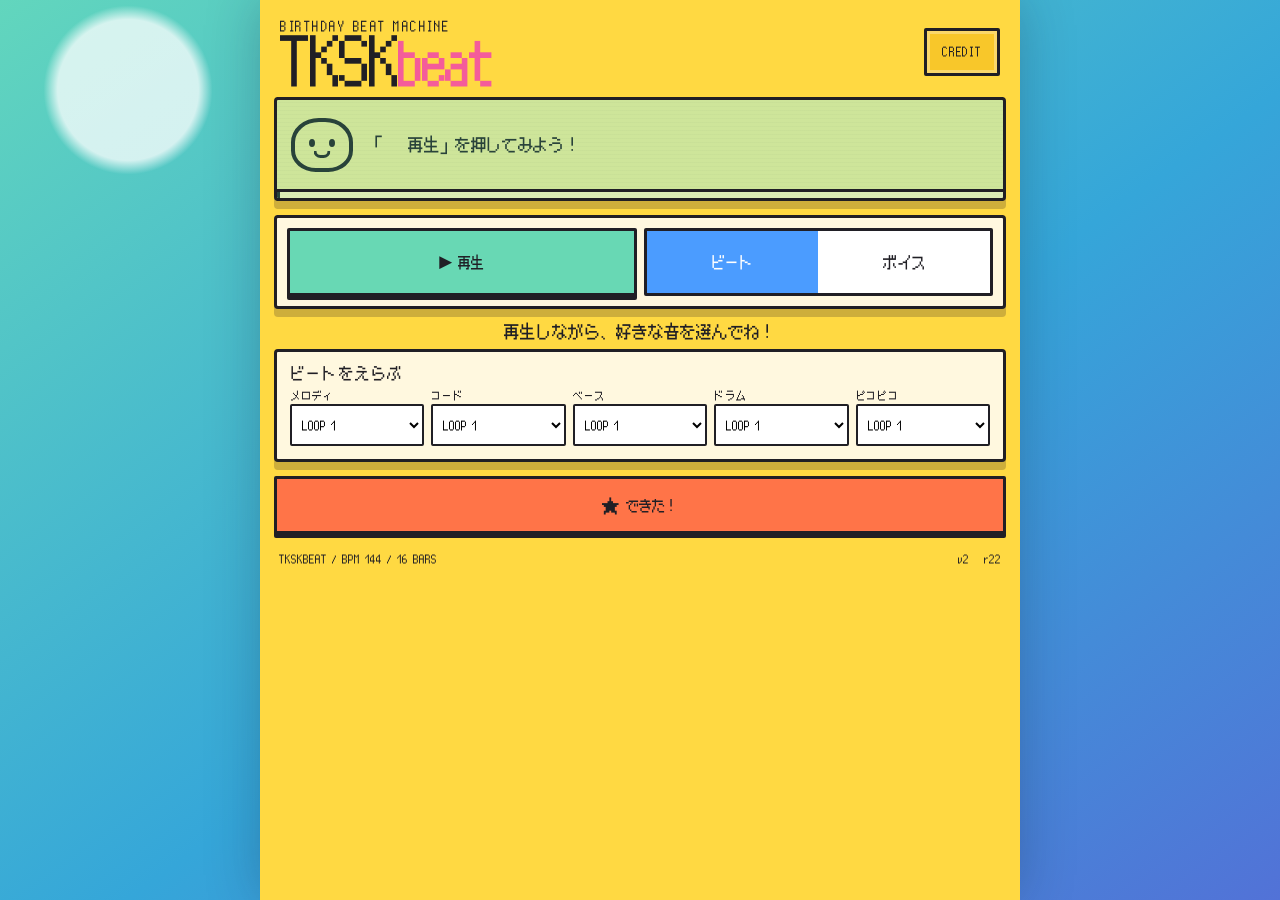
==== commit 6ae7a5a1: "UIチュートリアル整理" ====
--- a/index.html
+++ b/index.html
@@ -7,7 +7,7 @@
     <meta http-equiv="Cache-Control" content="no-store, no-cache, must-revalidate">
     <meta name="description" content="触るだけで曲ができる、ブラウザ向け音楽トイ TKSKbeat">
     <title>TKSKbeat</title>
-    <link rel="stylesheet" href="./styles-r21.css">
+    <link rel="stylesheet" href="./styles-r22.css">
   </head>
   <body>
     <main class="shell" aria-labelledby="app-title">
@@ -26,7 +26,7 @@
         </div>
         <div class="lcd-copy">
           <strong id="lcd-status">READY • PRESS PLAY</strong>
-          <span id="position-display">BAR 1 · STEP 01</span>
+          <span id="position-display" aria-hidden="true"></span>
         </div>
         <div class="meter" aria-label="ループ位置"><i id="meter-fill"></i></div>
       </section>
@@ -50,8 +50,7 @@
         <p class="tab-lead">再生しながら、好きな音を選んでね！</p>
         <section class="preset-panel panel" aria-labelledby="preset-heading">
           <div class="section-heading">
-            <h2 id="preset-heading">ピコピコをえらぶ</h2>
-            <small>次の小節から切り替わります</small>
+            <h2 id="preset-heading">ビートをえらぶ</h2>
           </div>
           <div class="preset-grid">
             <label>メロディ<select id="lead-pattern"></select></label>
@@ -87,21 +86,19 @@
 
       <footer>
         <span>TKSKBEAT / BPM 144 / 16 BARS</span>
-        <span>v2 • r21</span>
+        <span>v2 • r22</span>
       </footer>
     </main>
 
-    <section class="result" id="result" hidden aria-labelledby="result-title">
+    <section class="result" id="result" hidden aria-label="完成したビート">
       <div class="result-card">
         <p class="eyebrow">YOUR BIRTHDAY BEAT</p>
-        <h2 id="result-title">できた！</h2>
         <figure class="result-visual-frame">
           <div class="result-visual-stage">
             <img class="result-visual-background" id="result-visual-background" alt="" aria-hidden="true">
             <img class="result-visual-character" id="result-visual" alt="">
             <img class="result-visual-sticker" id="result-visual-sticker" alt="">
           </div>
-          <figcaption id="result-visual-caption"></figcaption>
         </figure>
         <p id="result-copy">完成した16小節を再生してみよう。</p>
         <div class="result-actions">
@@ -163,6 +160,6 @@
         }
       }, 1200);
     </script>
-    <script type="module" src="./js/app-r21.js"></script>
+    <script type="module" src="./js/app-r22.js"></script>
   </body>
 </html>
--- a/styles-r22.css
+++ b/styles-r22.css
@@ -0,0 +1,427 @@
+@font-face {
+  font-family: "BestTen DOT";
+  src: url("./fonts/BestTen-DOT-r12.otf") format("opentype");
+  font-style: normal;
+  font-weight: 400;
+  font-display: swap;
+}
+
+@font-face {
+  font-family: "TKSKbeat Symbols";
+  src: local("Segoe UI Symbol"), local("Apple Symbols"), local("Noto Sans Symbols 2");
+  unicode-range: U+00D7, U+25A0, U+25B6, U+25CF;
+}
+
+:root {
+  color-scheme: light;
+  --ink: #201f25;
+  --cream: #fff8df;
+  --yellow: #ffd942;
+  --orange: #ff7448;
+  --pink: #f45c9a;
+  --blue: #4b9cff;
+  --mint: #68d8b4;
+  --lcd: #cfe59a;
+  --lcd-ink: #29433a;
+  --shadow: 0 8px 0 rgba(52, 40, 38, 0.24);
+  --ui-font: "BestTen DOT", system-ui, sans-serif;
+  font-family: var(--ui-font);
+  font-synthesis: none;
+}
+
+* { box-sizing: border-box; }
+
+body {
+  margin: 0;
+  min-width: 320px;
+  min-height: 100dvh;
+  color: var(--ink);
+  background:
+    radial-gradient(circle at 10% 10%, rgba(255,255,255,.75) 0 5%, transparent 6%),
+    linear-gradient(145deg, #62d6bd 0%, #35a6d9 55%, #5272d7 100%);
+  overscroll-behavior: none;
+}
+
+button, select { font: inherit; }
+button { color: inherit; }
+
+.shell {
+  width: min(100%, 760px);
+  min-height: 100dvh;
+  margin: 0 auto;
+  padding: max(16px, env(safe-area-inset-top)) 14px max(20px, env(safe-area-inset-bottom));
+  background: var(--yellow);
+  box-shadow: 0 0 50px rgba(18, 36, 64, .28);
+}
+
+.brand-row {
+  display: flex;
+  align-items: center;
+  justify-content: space-between;
+  padding: 4px 6px 12px;
+}
+
+.eyebrow {
+  margin: 0 0 2px;
+  font-size: .68rem;
+  font-weight: 900;
+  letter-spacing: .14em;
+}
+
+h1, h2, p { margin-top: 0; }
+h1 { margin-bottom: 0; font-size: clamp(2rem, 9vw, 3.5rem); line-height: .92; letter-spacing: -.08em; }
+h1 span { color: var(--pink); }
+.brand-sound { appearance: none; padding: 0; border: 0; background: transparent; font: inherit; line-height: inherit; letter-spacing: inherit; cursor: pointer; touch-action: manipulation; }
+.brand-sound:active { transform: translateY(2px) scale(.98); }
+h2 { margin-bottom: 0; font-size: .92rem; letter-spacing: .08em; }
+
+.credit-button {
+  appearance: none;
+  display: grid;
+  place-items: center;
+  width: 76px;
+  height: 48px;
+  padding: 0;
+  border: 3px solid var(--ink);
+  border-radius: 2px;
+  background: #f8c72a;
+  box-shadow: inset 0 0 0 3px rgba(255,255,255,.3);
+  font: 900 .62rem/1 var(--ui-font);
+  letter-spacing: .08em;
+  cursor: pointer;
+  touch-action: manipulation;
+}
+.credit-button:active { transform: translateY(2px); }
+
+.panel, .lcd {
+  border: 3px solid var(--ink);
+  border-radius: 4px;
+  box-shadow: var(--shadow);
+  margin-bottom: 14px;
+}
+
+.tab-panel[hidden] { display: none; }
+.tab-lead { margin: 0 4px 10px; font-size: clamp(.86rem, 3.8vw, 1rem); font-weight: 900; text-align: center; }
+
+.lcd {
+  position: relative;
+  display: grid;
+  grid-template-columns: 66px 1fr;
+  gap: 12px;
+  align-items: center;
+  min-height: 104px;
+  padding: 14px 14px 22px;
+  color: var(--lcd-ink);
+  background: var(--lcd);
+  overflow: hidden;
+}
+
+.lcd-spectrum {
+  position: absolute;
+  z-index: 0;
+  inset: 0;
+  width: 100%;
+  height: 100%;
+  color: var(--lcd-ink);
+  opacity: .16;
+  pointer-events: none;
+}
+
+.lcd::after {
+  content: "";
+  position: absolute;
+  z-index: 1;
+  inset: 0;
+  pointer-events: none;
+  background: repeating-linear-gradient(0deg, transparent 0 3px, rgba(41,67,58,.05) 4px);
+}
+
+.lcd-character {
+  position: relative;
+  z-index: 2;
+  width: 62px;
+  height: 54px;
+  border: 4px solid currentColor;
+  border-radius: 45% 45% 40% 40%;
+  transform-origin: bottom center;
+}
+
+.lcd-character .eye { position: absolute; top: 17px; width: 6px; height: 8px; background: currentColor; border-radius: 50%; }
+.lcd-character .eye:first-child { left: 14px; }
+.lcd-character .eye:nth-child(2) { right: 14px; }
+.lcd-character .mouth { position: absolute; left: 50%; bottom: 10px; width: 17px; height: 7px; border: 3px solid currentColor; border-top: 0; border-radius: 0 0 12px 12px; transform: translateX(-50%); }
+.lcd-character.bop { animation: bop .2s ease-out; }
+@keyframes bop { 50% { transform: translateY(-8px) rotate(-4deg) scale(1.05); } }
+
+.lcd-copy { position: relative; z-index: 2; display: flex; flex-direction: column; justify-content: center; min-width: 0; padding-block: 2px; }
+.lcd-copy strong { display: block; min-height: 1.45em; padding-block: .06em; font-family: "TKSKbeat Symbols", var(--ui-font); font-size: clamp(.68rem, 3.3vw, 1rem); line-height: 1.4; letter-spacing: -.02em; white-space: nowrap; }
+.lcd-copy span { display: none; }
+
+.meter { position: absolute; z-index: 3; left: 0; right: 0; bottom: 0; height: 9px; border-top: 3px solid var(--ink); background: rgba(255,255,255,.28); }
+.meter i { display: block; width: 0; height: 100%; background: var(--lcd-ink); transition: width 80ms linear; }
+
+.operation-panel {
+  padding: 10px;
+  background: var(--cream);
+}
+
+.operation-grid {
+  display: grid;
+  grid-template-columns: repeat(4, minmax(0, 1fr));
+  gap: 7px;
+}
+
+.operation-grid .play-toggle { grid-column: 1 / span 2; }
+.operation-grid[data-active-tab="voice"] .play-toggle { grid-column: 1; }
+.operation-grid .rec { grid-column: 2; }
+.operation-grid .view-toggle { grid-column: 3 / span 2; }
+
+.view-toggle {
+  position: relative;
+  isolation: isolate;
+  display: grid;
+  grid-template-columns: repeat(2, minmax(0, 1fr));
+  min-width: 0;
+  border: 3px solid var(--ink);
+  border-radius: 2px;
+  background: white;
+  overflow: hidden;
+}
+
+.view-toggle::before {
+  content: "";
+  position: absolute;
+  inset: 0 50% 0 0;
+  background: var(--blue);
+  transition: transform 140ms cubic-bezier(.2,.8,.2,1), background-color 140ms linear;
+}
+
+.operation-grid[data-active-tab="voice"] .view-toggle::before {
+  background: var(--pink);
+  transform: translateX(100%);
+}
+
+.view-toggle button {
+  position: relative;
+  z-index: 1;
+  min-width: 0;
+  min-height: 62px;
+  padding: 4px;
+  border: 0;
+  background: transparent;
+  font-size: clamp(.7rem, 3vw, .9rem);
+  font-weight: 900;
+  touch-action: manipulation;
+}
+
+.view-toggle button[aria-selected="true"] { color: white; }
+.operation-grid[data-recording="true"] .view-toggle button[data-tab="voice"]::after {
+  content: "●";
+  position: absolute;
+  top: 4px;
+  right: 5px;
+  color: white;
+  font-size: .52rem;
+  animation: pulse 1s steps(2, end) infinite;
+}
+
+.control {
+  display: flex;
+  align-items: center;
+  justify-content: center;
+  gap: 6px;
+  min-width: 0;
+  min-height: 62px;
+  border: 3px solid var(--ink);
+  border-radius: 2px;
+  background: white;
+  box-shadow: 0 4px 0 var(--ink);
+  font-size: 1.15rem;
+  font-weight: 900;
+  touch-action: manipulation;
+}
+.control[hidden] { display: none; }
+.control-icon {
+  font-family: "TKSKbeat Symbols", system-ui, sans-serif;
+  font-size: 1.05rem;
+  font-weight: 400;
+  line-height: 1;
+}
+.control-label { min-width: 0; font-size: clamp(.68rem, 3vw, .84rem); white-space: nowrap; }
+.control:active { transform: translateY(4px); box-shadow: none; }
+.control.play-toggle { background: var(--mint); }
+.control.rec[aria-pressed="true"] { background: var(--pink); color: white; animation: pulse 1s steps(2, end) infinite; }
+.control.rec[data-counting="true"] { background: var(--yellow); animation: pulse .5s steps(2, end) infinite; }
+.control.finish { background: var(--orange); }
+@keyframes pulse { 50% { filter: brightness(1.15); } }
+
+.segmented { display: grid; grid-template-columns: 1fr 1fr; }
+.segmented button { min-height: 42px; border: 2px solid var(--ink); background: transparent; font-size: .76rem; font-weight: 900; }
+.segmented button:first-child { border-radius: 2px 0 0 2px; }
+.segmented button:last-child { border-radius: 0 2px 2px 0; border-left: 0; }
+.segmented button[aria-pressed="true"] { background: var(--ink); color: white; }
+.record-mode { margin: -3px 0 12px; padding: 6px; border: 3px solid var(--ink); border-radius: 2px; background: var(--cream); box-shadow: var(--shadow); }
+
+.preset-panel, .pad-panel { padding: 13px; background: var(--cream); }
+.section-heading { display: flex; justify-content: space-between; align-items: baseline; margin-bottom: 10px; }
+.section-heading small { font-family: var(--ui-font); font-size: .67rem; }
+.preset-grid { display: grid; grid-template-columns: repeat(5, 1fr); gap: 7px; }
+.preset-grid label { font-size: .62rem; font-weight: 900; letter-spacing: .08em; }
+.preset-grid select { width: 100%; min-height: 42px; margin-top: 4px; padding: 6px; border: 2px solid var(--ink); border-radius: 2px; background: white; font-weight: 900; }
+
+.pad-grid { display: grid; grid-template-columns: repeat(4, 1fr); gap: 9px; }
+.pad {
+  position: relative;
+  aspect-ratio: 1;
+  border: 3px solid var(--ink);
+  border-radius: 2px;
+  background: var(--pad-color, var(--pink));
+  box-shadow: 0 5px 0 var(--ink);
+  font-size: clamp(.7rem, 3vw, .95rem);
+  font-weight: 900;
+  touch-action: none;
+  user-select: none;
+}
+.pad::after { content: attr(data-number); position: absolute; top: 6px; right: 8px; font: 700 .58rem var(--ui-font); opacity: .65; }
+.pad.active { transform: translateY(5px) scale(.98); box-shadow: none; filter: brightness(1.2); }
+
+.finish-panel { margin: 2px 0 16px; }
+.finish-panel .finish { width: 100%; min-height: 58px; }
+.finish-panel .finish span { font-size: .84rem; }
+
+footer { display: flex; justify-content: space-between; padding: 4px 5px; font: 800 .6rem var(--ui-font); }
+
+button:focus-visible, select:focus-visible { outline: 4px solid white; outline-offset: 2px; }
+button:disabled, select:disabled { opacity: .45; cursor: not-allowed; }
+
+.credits-dialog {
+  width: min(calc(100% - 24px), 520px);
+  max-height: calc(100dvh - 24px);
+  padding: 0;
+  border: 0;
+  background: transparent;
+  color: var(--ink);
+  overflow: visible;
+}
+.credits-dialog::backdrop { background: rgba(30, 31, 50, .82); }
+.credits-card { max-height: calc(100dvh - 32px); overflow-y: auto; padding: 24px; border: 4px solid var(--ink); border-radius: 4px; background: var(--yellow); box-shadow: 0 10px 0 var(--ink); text-align: center; }
+.credits-card > .eyebrow { margin-bottom: 5px; }
+.credits-card h2 { font-size: clamp(2rem, 9vw, 3rem); letter-spacing: -.04em; }
+.credits-list { display: grid; grid-template-columns: minmax(7.5rem, .8fr) 1.2fr; gap: 10px 18px; margin: 22px 0; text-align: left; }
+.credits-list dt { font-size: .68rem; font-weight: 900; letter-spacing: .05em; }
+.credits-list dd { margin: 0; font-size: .78rem; font-weight: 900; line-height: 1.55; }
+.credits-divider { height: 4px; margin: 20px 0; background: var(--ink); box-shadow: 0 5px 0 rgba(32,31,37,.18); }
+.credits-note h3 { margin: 0 0 10px; color: var(--pink); font-size: 1.35rem; }
+.credits-note p { margin: 0 0 12px; font: 800 .7rem/1.65 var(--ui-font); }
+.credits-note .credits-unofficial { display: inline-block; margin: 4px 0 14px; padding: 6px 9px; border: 3px solid var(--ink); background: var(--cream); font-size: .75rem; letter-spacing: .12em; }
+.credits-close { width: 100%; min-height: 48px; margin-top: 8px; border: 3px solid var(--ink); border-radius: 2px; background: var(--mint); box-shadow: 0 4px 0 var(--ink); font-weight: 900; }
+.credits-close:active { transform: translateY(4px); box-shadow: none; }
+
+.result {
+  position: fixed;
+  z-index: 2147483647;
+  inset: 0;
+  display: grid;
+  place-items: center;
+  padding: 20px;
+  background: rgba(30, 31, 50, .82);
+  isolation: isolate;
+  contain: paint;
+  transform: translateZ(0);
+}
+.result[hidden] { display: none; }
+.result-card { position: relative; z-index: 1; width: min(100%, 440px); max-height: calc(100dvh - 32px); overflow-y: auto; padding: 24px; border: 4px solid var(--ink); border-radius: 4px; background: var(--yellow); box-shadow: 0 12px 0 var(--ink); text-align: center; }
+.result-card > .eyebrow { margin-bottom: 10px; }
+.result-visual-frame { width: min(100%, 360px); margin: 10px auto 16px; padding: 10px; border: 4px solid var(--ink); border-radius: 2px; background: var(--cream); box-shadow: 0 6px 0 var(--ink); }
+.result-visual-stage { position: relative; width: 100%; aspect-ratio: 1; overflow: hidden; background: var(--cream); }
+.result-visual-stage img { display: block; position: absolute; image-rendering: pixelated; }
+.result-visual-background { z-index: 0; inset: 0; width: 100%; height: 100%; object-fit: cover; }
+.result-visual-character {
+  z-index: 1;
+  inset: 0;
+  width: 100%;
+  height: 100%;
+  object-fit: contain;
+  object-position: var(--character-position, 50% 50%);
+  transform: scale(var(--character-scale, .82));
+  transform-origin: var(--character-position, 50% 50%);
+  filter: drop-shadow(2px 0 #fff8df) drop-shadow(-2px 0 #fff8df) drop-shadow(0 2px #fff8df) drop-shadow(0 -2px #fff8df) drop-shadow(0 4px 2px rgba(32, 31, 37, .38));
+}
+.result-visual-sticker {
+  z-index: 2;
+  left: var(--sticker-left, 5%);
+  top: var(--sticker-top, 5%);
+  width: var(--sticker-width, 25%);
+  height: auto;
+  transform: rotate(var(--sticker-rotate, 0deg));
+  transform-origin: center;
+  filter: drop-shadow(2px 3px 0 rgba(32, 31, 37, .32));
+  pointer-events: none;
+}
+.result-actions { display: grid; gap: 9px; }
+.result-actions button { min-height: 48px; border: 3px solid var(--ink); border-radius: 2px; background: white; box-shadow: 0 4px 0 var(--ink); font-weight: 900; }
+.result-actions button:first-child { background: var(--mint); }
+.result-actions .back-edit { background: #fff0b7; }
+
+.sound-editor {
+  padding: 14px;
+  background: #f2f4ff;
+  box-shadow: 0 8px 0 rgba(32, 31, 37, .4);
+}
+.sound-editor-heading { display: flex; justify-content: space-between; gap: 12px; align-items: center; margin-bottom: 12px; }
+.sound-editor-heading h2 { margin: 0; font-size: 1.05rem; }
+.sound-editor-heading small { display: block; margin-top: 3px; font-size: .66rem; }
+.sound-editor-badge { padding: 5px 7px; border: 2px solid var(--ink); background: var(--orange); color: white; font-size: .58rem; letter-spacing: .08em; }
+.sound-editor-tabs { display: grid; grid-template-columns: repeat(4, 1fr); margin-bottom: 12px; border: 2px solid var(--ink); }
+.sound-editor-tabs button { min-height: 42px; border: 0; border-right: 2px solid var(--ink); background: white; font-weight: 900; }
+.sound-editor-tabs button:last-child { border-right: 0; }
+.sound-editor-tabs button[aria-selected="true"] { background: var(--ink); color: white; }
+.sound-editor-selects { display: grid; grid-template-columns: 1fr 1.5fr; gap: 8px; margin-bottom: 12px; }
+.sound-editor-selects label { font-size: .67rem; font-weight: 900; }
+.sound-editor-selects select { display: block; width: 100%; min-height: 40px; margin-top: 4px; padding: 5px; border: 2px solid var(--ink); background: white; font-size: .7rem; }
+.sound-editor-selects .sound-editor-check { grid-column: 1 / -1; display: flex; align-items: center; min-height: 40px; padding: 7px 9px; border: 2px solid var(--ink); background: white; }
+.sound-editor-check input { width: 20px; height: 20px; margin: 0 5px 0 0; accent-color: var(--blue); }
+.sound-editor-parameters { display: grid; grid-template-columns: repeat(2, minmax(0, 1fr)); gap: 8px 12px; }
+.sound-editor-parameter { display: grid; grid-template-columns: minmax(76px, .75fr) minmax(100px, 1.5fr) 76px; gap: 7px; align-items: center; min-width: 0; }
+.sound-editor-parameter label { font-size: .65rem; font-weight: 900; }
+.sound-editor-parameter label small { font-size: .55rem; opacity: .7; }
+.sound-editor-parameter input[type="range"] { width: 100%; min-width: 0; accent-color: var(--blue); }
+.sound-editor-parameter input[type="number"] { width: 100%; min-width: 0; min-height: 34px; padding: 4px 5px; border: 2px solid var(--ink); background: white; font: 800 .68rem var(--ui-font); }
+.sound-editor-parameter input[aria-invalid="true"] { border-color: #c32945; background: #fff0f3; }
+.sound-editor-parameter[data-disabled="true"] { opacity: .45; }
+.sound-editor-json-label { display: block; margin-top: 14px; font-size: .65rem; font-weight: 900; }
+.sound-editor textarea { width: 100%; margin-top: 5px; padding: 8px; resize: vertical; border: 2px solid var(--ink); background: #fff; font: 12px/1.45 ui-monospace, Consolas, monospace; }
+.sound-editor-actions { display: grid; grid-template-columns: repeat(3, 1fr); gap: 7px; margin-top: 8px; }
+.sound-editor-actions button { min-height: 42px; padding: 6px; border: 2px solid var(--ink); background: var(--mint); box-shadow: 0 3px 0 var(--ink); font-size: .68rem; font-weight: 900; }
+.sound-editor-actions button:active { transform: translateY(3px); box-shadow: none; }
+.sound-editor-actions .sound-editor-reset { background: #ffd5c8; }
+.sound-editor-status { min-height: 1.4em; margin: 9px 0 0; font-size: .67rem; font-weight: 900; }
+.sound-editor-status[data-type="error"] { color: #b31835; }
+.sound-editor-status[data-type="warning"] { color: #8a5700; }
+
+@media (max-width: 480px) {
+  .shell { padding-left: 10px; padding-right: 10px; }
+  .preset-grid { grid-template-columns: repeat(2, 1fr); gap: 7px; }
+  .preset-grid select { font-size: .72rem; }
+  .operation-grid { gap: 5px; }
+  .control { min-height: 57px; font-size: 1rem; }
+  .view-toggle button { min-height: 57px; }
+  .sound-editor-parameters { grid-template-columns: 1fr; }
+  .sound-editor-parameter { grid-template-columns: 72px minmax(90px, 1fr) 70px; }
+  .sound-editor-actions { grid-template-columns: 1fr; }
+  .credits-card { padding: 20px 16px; }
+  .credits-list { grid-template-columns: 1fr; gap: 4px; }
+  .credits-list dd { margin-bottom: 8px; }
+}
+
+@media (prefers-reduced-motion: reduce) {
+  *, *::before, *::after { animation-duration: .001ms !important; animation-iteration-count: 1 !important; scroll-behavior: auto !important; }
+}
+
+
+
+
+
+
+
+
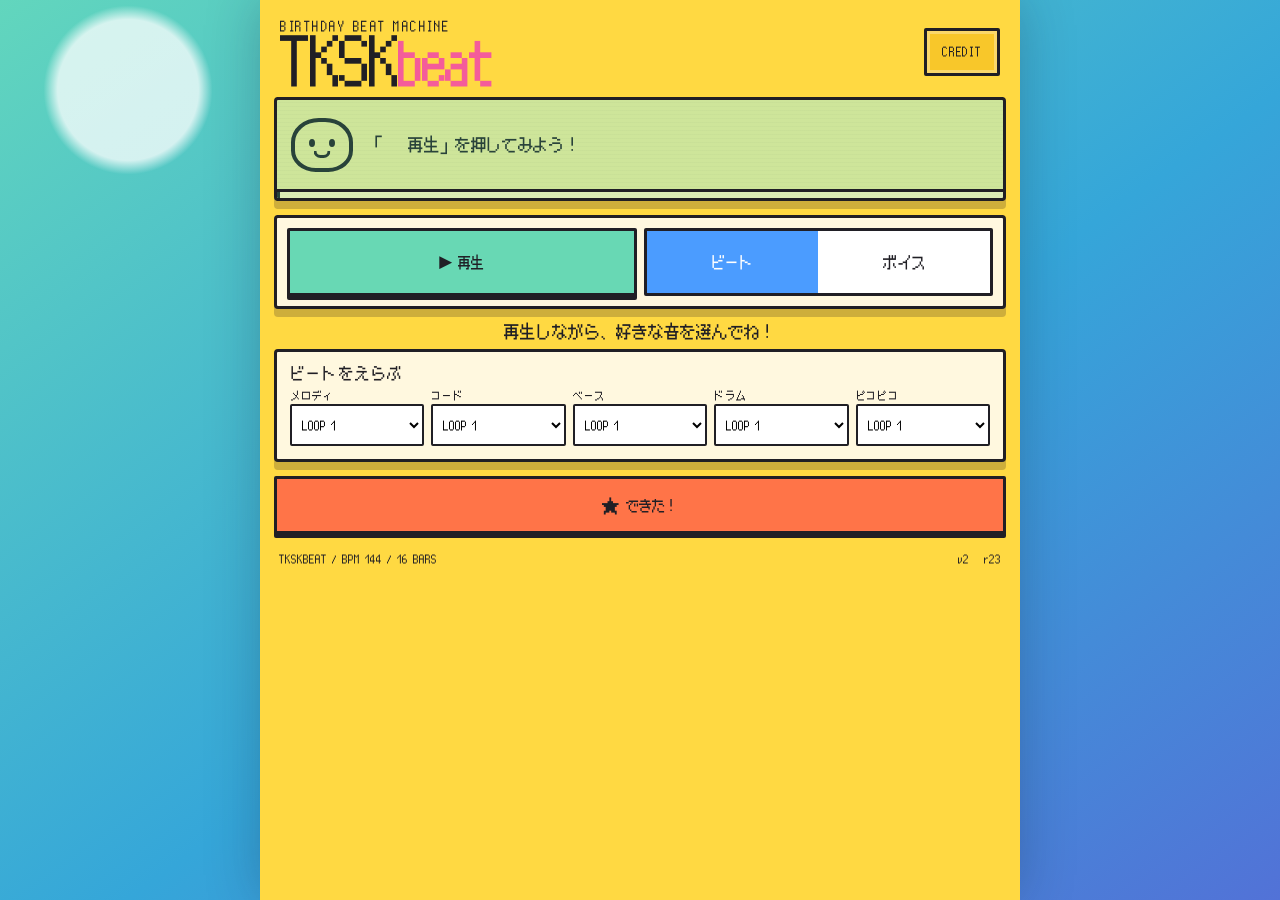
==== commit 92cf5ab7: "共有の仕組み" ====
--- a/index.html
+++ b/index.html
@@ -7,7 +7,7 @@
     <meta http-equiv="Cache-Control" content="no-store, no-cache, must-revalidate">
     <meta name="description" content="触るだけで曲ができる、ブラウザ向け音楽トイ TKSKbeat">
     <title>TKSKbeat</title>
-    <link rel="stylesheet" href="./styles-r22.css">
+    <link rel="stylesheet" href="./styles-r23.css">
   </head>
   <body>
     <main class="shell" aria-labelledby="app-title">
@@ -86,7 +86,7 @@
 
       <footer>
         <span>TKSKBEAT / BPM 144 / 16 BARS</span>
-        <span>v2 • r22</span>
+        <span>v2 • r23</span>
       </footer>
     </main>
 
@@ -94,16 +94,13 @@
       <div class="result-card">
         <p class="eyebrow">YOUR BIRTHDAY BEAT</p>
         <figure class="result-visual-frame">
-          <div class="result-visual-stage">
-            <img class="result-visual-background" id="result-visual-background" alt="" aria-hidden="true">
-            <img class="result-visual-character" id="result-visual" alt="">
-            <img class="result-visual-sticker" id="result-visual-sticker" alt="">
-          </div>
+          <div class="result-visual-stage" id="result-visual-stage"></div>
         </figure>
         <p id="result-copy">完成した16小節を再生してみよう。</p>
         <div class="result-actions">
           <button id="result-play" type="button">▶ PLAY</button>
           <button id="copy-link" type="button">COPY LINK</button>
+          <button class="share-image-test" id="share-image" type="button" hidden>画像付き共有を試す</button>
           <button class="back-edit" id="back-to-edit" type="button">← もどってなおす</button>
           <button id="new-beat" type="button">NEW BEAT</button>
         </div>
@@ -160,6 +157,6 @@
         }
       }, 1200);
     </script>
-    <script type="module" src="./js/app-r22.js"></script>
+    <script type="module" src="./js/app-r23.js"></script>
   </body>
 </html>
--- a/styles-r23.css
+++ b/styles-r23.css
@@ -0,0 +1,431 @@
+@font-face {
+  font-family: "BestTen DOT";
+  src: url("./fonts/BestTen-DOT-r12.otf") format("opentype");
+  font-style: normal;
+  font-weight: 400;
+  font-display: swap;
+}
+
+@font-face {
+  font-family: "TKSKbeat Symbols";
+  src: local("Segoe UI Symbol"), local("Apple Symbols"), local("Noto Sans Symbols 2");
+  unicode-range: U+00D7, U+25A0, U+25B6, U+25CF;
+}
+
+:root {
+  color-scheme: light;
+  --ink: #201f25;
+  --cream: #fff8df;
+  --yellow: #ffd942;
+  --orange: #ff7448;
+  --pink: #f45c9a;
+  --blue: #4b9cff;
+  --mint: #68d8b4;
+  --lcd: #cfe59a;
+  --lcd-ink: #29433a;
+  --shadow: 0 8px 0 rgba(52, 40, 38, 0.24);
+  --ui-font: "BestTen DOT", system-ui, sans-serif;
+  font-family: var(--ui-font);
+  font-synthesis: none;
+}
+
+* { box-sizing: border-box; }
+
+body {
+  margin: 0;
+  min-width: 320px;
+  min-height: 100dvh;
+  color: var(--ink);
+  background:
+    radial-gradient(circle at 10% 10%, rgba(255,255,255,.75) 0 5%, transparent 6%),
+    linear-gradient(145deg, #62d6bd 0%, #35a6d9 55%, #5272d7 100%);
+  overscroll-behavior: none;
+}
+
+button, select { font: inherit; }
+button { color: inherit; }
+
+.shell {
+  width: min(100%, 760px);
+  min-height: 100dvh;
+  margin: 0 auto;
+  padding: max(16px, env(safe-area-inset-top)) 14px max(20px, env(safe-area-inset-bottom));
+  background: var(--yellow);
+  box-shadow: 0 0 50px rgba(18, 36, 64, .28);
+}
+
+.brand-row {
+  display: flex;
+  align-items: center;
+  justify-content: space-between;
+  padding: 4px 6px 12px;
+}
+
+.eyebrow {
+  margin: 0 0 2px;
+  font-size: .68rem;
+  font-weight: 900;
+  letter-spacing: .14em;
+}
+
+h1, h2, p { margin-top: 0; }
+h1 { margin-bottom: 0; font-size: clamp(2rem, 9vw, 3.5rem); line-height: .92; letter-spacing: -.08em; }
+h1 span { color: var(--pink); }
+.brand-sound { appearance: none; padding: 0; border: 0; background: transparent; font: inherit; line-height: inherit; letter-spacing: inherit; cursor: pointer; touch-action: manipulation; }
+.brand-sound:active { transform: translateY(2px) scale(.98); }
+h2 { margin-bottom: 0; font-size: .92rem; letter-spacing: .08em; }
+
+.credit-button {
+  appearance: none;
+  display: grid;
+  place-items: center;
+  width: 76px;
+  height: 48px;
+  padding: 0;
+  border: 3px solid var(--ink);
+  border-radius: 2px;
+  background: #f8c72a;
+  box-shadow: inset 0 0 0 3px rgba(255,255,255,.3);
+  font: 900 .62rem/1 var(--ui-font);
+  letter-spacing: .08em;
+  cursor: pointer;
+  touch-action: manipulation;
+}
+.credit-button:active { transform: translateY(2px); }
+
+.panel, .lcd {
+  border: 3px solid var(--ink);
+  border-radius: 4px;
+  box-shadow: var(--shadow);
+  margin-bottom: 14px;
+}
+
+.tab-panel[hidden] { display: none; }
+.tab-lead { margin: 0 4px 10px; font-size: clamp(.86rem, 3.8vw, 1rem); font-weight: 900; text-align: center; }
+
+.lcd {
+  position: relative;
+  display: grid;
+  grid-template-columns: 66px 1fr;
+  gap: 12px;
+  align-items: center;
+  min-height: 104px;
+  padding: 14px 14px 22px;
+  color: var(--lcd-ink);
+  background: var(--lcd);
+  overflow: hidden;
+}
+
+.lcd-spectrum {
+  position: absolute;
+  z-index: 0;
+  inset: 0;
+  width: 100%;
+  height: 100%;
+  color: var(--lcd-ink);
+  opacity: .16;
+  pointer-events: none;
+}
+
+.lcd::after {
+  content: "";
+  position: absolute;
+  z-index: 1;
+  inset: 0;
+  pointer-events: none;
+  background: repeating-linear-gradient(0deg, transparent 0 3px, rgba(41,67,58,.05) 4px);
+}
+
+.lcd-character {
+  position: relative;
+  z-index: 2;
+  width: 62px;
+  height: 54px;
+  border: 4px solid currentColor;
+  border-radius: 45% 45% 40% 40%;
+  transform-origin: bottom center;
+}
+
+.lcd-character .eye { position: absolute; top: 17px; width: 6px; height: 8px; background: currentColor; border-radius: 50%; }
+.lcd-character .eye:first-child { left: 14px; }
+.lcd-character .eye:nth-child(2) { right: 14px; }
+.lcd-character .mouth { position: absolute; left: 50%; bottom: 10px; width: 17px; height: 7px; border: 3px solid currentColor; border-top: 0; border-radius: 0 0 12px 12px; transform: translateX(-50%); }
+.lcd-character.bop { animation: bop .2s ease-out; }
+@keyframes bop { 50% { transform: translateY(-8px) rotate(-4deg) scale(1.05); } }
+
+.lcd-copy { position: relative; z-index: 2; display: flex; flex-direction: column; justify-content: center; min-width: 0; padding-block: 2px; }
+.lcd-copy strong { display: block; min-height: 1.45em; padding-block: .06em; font-family: "TKSKbeat Symbols", var(--ui-font); font-size: clamp(.68rem, 3.3vw, 1rem); line-height: 1.4; letter-spacing: -.02em; white-space: nowrap; }
+.lcd-copy span { display: none; }
+
+.meter { position: absolute; z-index: 3; left: 0; right: 0; bottom: 0; height: 9px; border-top: 3px solid var(--ink); background: rgba(255,255,255,.28); }
+.meter i { display: block; width: 0; height: 100%; background: var(--lcd-ink); transition: width 80ms linear; }
+
+.operation-panel {
+  padding: 10px;
+  background: var(--cream);
+}
+
+.operation-grid {
+  display: grid;
+  grid-template-columns: repeat(4, minmax(0, 1fr));
+  gap: 7px;
+}
+
+.operation-grid .play-toggle { grid-column: 1 / span 2; }
+.operation-grid[data-active-tab="voice"] .play-toggle { grid-column: 1; }
+.operation-grid .rec { grid-column: 2; }
+.operation-grid .view-toggle { grid-column: 3 / span 2; }
+
+.view-toggle {
+  position: relative;
+  isolation: isolate;
+  display: grid;
+  grid-template-columns: repeat(2, minmax(0, 1fr));
+  min-width: 0;
+  border: 3px solid var(--ink);
+  border-radius: 2px;
+  background: white;
+  overflow: hidden;
+}
+
+.view-toggle::before {
+  content: "";
+  position: absolute;
+  inset: 0 50% 0 0;
+  background: var(--blue);
+  transition: transform 140ms cubic-bezier(.2,.8,.2,1), background-color 140ms linear;
+}
+
+.operation-grid[data-active-tab="voice"] .view-toggle::before {
+  background: var(--pink);
+  transform: translateX(100%);
+}
+
+.view-toggle button {
+  position: relative;
+  z-index: 1;
+  min-width: 0;
+  min-height: 62px;
+  padding: 4px;
+  border: 0;
+  background: transparent;
+  font-size: clamp(.7rem, 3vw, .9rem);
+  font-weight: 900;
+  touch-action: manipulation;
+}
+
+.view-toggle button[aria-selected="true"] { color: white; }
+.operation-grid[data-recording="true"] .view-toggle button[data-tab="voice"]::after {
+  content: "●";
+  position: absolute;
+  top: 4px;
+  right: 5px;
+  color: white;
+  font-size: .52rem;
+  animation: pulse 1s steps(2, end) infinite;
+}
+
+.control {
+  display: flex;
+  align-items: center;
+  justify-content: center;
+  gap: 6px;
+  min-width: 0;
+  min-height: 62px;
+  border: 3px solid var(--ink);
+  border-radius: 2px;
+  background: white;
+  box-shadow: 0 4px 0 var(--ink);
+  font-size: 1.15rem;
+  font-weight: 900;
+  touch-action: manipulation;
+}
+.control[hidden] { display: none; }
+.control-icon {
+  font-family: "TKSKbeat Symbols", system-ui, sans-serif;
+  font-size: 1.05rem;
+  font-weight: 400;
+  line-height: 1;
+}
+.control-label { min-width: 0; font-size: clamp(.68rem, 3vw, .84rem); white-space: nowrap; }
+.control:active { transform: translateY(4px); box-shadow: none; }
+.control.play-toggle { background: var(--mint); }
+.control.rec[aria-pressed="true"] { background: var(--pink); color: white; animation: pulse 1s steps(2, end) infinite; }
+.control.rec[data-counting="true"] { background: var(--yellow); animation: pulse .5s steps(2, end) infinite; }
+.control.finish { background: var(--orange); }
+@keyframes pulse { 50% { filter: brightness(1.15); } }
+
+.segmented { display: grid; grid-template-columns: 1fr 1fr; }
+.segmented button { min-height: 42px; border: 2px solid var(--ink); background: transparent; font-size: .76rem; font-weight: 900; }
+.segmented button:first-child { border-radius: 2px 0 0 2px; }
+.segmented button:last-child { border-radius: 0 2px 2px 0; border-left: 0; }
+.segmented button[aria-pressed="true"] { background: var(--ink); color: white; }
+.record-mode { margin: -3px 0 12px; padding: 6px; border: 3px solid var(--ink); border-radius: 2px; background: var(--cream); box-shadow: var(--shadow); }
+
+.preset-panel, .pad-panel { padding: 13px; background: var(--cream); }
+.section-heading { display: flex; justify-content: space-between; align-items: baseline; margin-bottom: 10px; }
+.section-heading small { font-family: var(--ui-font); font-size: .67rem; }
+.preset-grid { display: grid; grid-template-columns: repeat(5, 1fr); gap: 7px; }
+.preset-grid label { font-size: .62rem; font-weight: 900; letter-spacing: .08em; }
+.preset-grid select { width: 100%; min-height: 42px; margin-top: 4px; padding: 6px; border: 2px solid var(--ink); border-radius: 2px; background: white; font-weight: 900; }
+
+.pad-grid { display: grid; grid-template-columns: repeat(4, 1fr); gap: 9px; }
+.pad {
+  position: relative;
+  aspect-ratio: 1;
+  border: 3px solid var(--ink);
+  border-radius: 2px;
+  background: var(--pad-color, var(--pink));
+  box-shadow: 0 5px 0 var(--ink);
+  font-size: clamp(.7rem, 3vw, .95rem);
+  font-weight: 900;
+  touch-action: none;
+  user-select: none;
+}
+.pad::after { content: attr(data-number); position: absolute; top: 6px; right: 8px; font: 700 .58rem var(--ui-font); opacity: .65; }
+.pad.active { transform: translateY(5px) scale(.98); box-shadow: none; filter: brightness(1.2); }
+
+.finish-panel { margin: 2px 0 16px; }
+.finish-panel .finish { width: 100%; min-height: 58px; }
+.finish-panel .finish span { font-size: .84rem; }
+
+footer { display: flex; justify-content: space-between; padding: 4px 5px; font: 800 .6rem var(--ui-font); }
+
+button:focus-visible, select:focus-visible { outline: 4px solid white; outline-offset: 2px; }
+button:disabled, select:disabled { opacity: .45; cursor: not-allowed; }
+
+.credits-dialog {
+  width: min(calc(100% - 24px), 520px);
+  max-height: calc(100dvh - 24px);
+  padding: 0;
+  border: 0;
+  background: transparent;
+  color: var(--ink);
+  overflow: visible;
+}
+.credits-dialog::backdrop { background: rgba(30, 31, 50, .82); }
+.credits-card { max-height: calc(100dvh - 32px); overflow-y: auto; padding: 24px; border: 4px solid var(--ink); border-radius: 4px; background: var(--yellow); box-shadow: 0 10px 0 var(--ink); text-align: center; }
+.credits-card > .eyebrow { margin-bottom: 5px; }
+.credits-card h2 { font-size: clamp(2rem, 9vw, 3rem); letter-spacing: -.04em; }
+.credits-list { display: grid; grid-template-columns: minmax(7.5rem, .8fr) 1.2fr; gap: 10px 18px; margin: 22px 0; text-align: left; }
+.credits-list dt { font-size: .68rem; font-weight: 900; letter-spacing: .05em; }
+.credits-list dd { margin: 0; font-size: .78rem; font-weight: 900; line-height: 1.55; }
+.credits-divider { height: 4px; margin: 20px 0; background: var(--ink); box-shadow: 0 5px 0 rgba(32,31,37,.18); }
+.credits-note h3 { margin: 0 0 10px; color: var(--pink); font-size: 1.35rem; }
+.credits-note p { margin: 0 0 12px; font: 800 .7rem/1.65 var(--ui-font); }
+.credits-note .credits-unofficial { display: inline-block; margin: 4px 0 14px; padding: 6px 9px; border: 3px solid var(--ink); background: var(--cream); font-size: .75rem; letter-spacing: .12em; }
+.credits-close { width: 100%; min-height: 48px; margin-top: 8px; border: 3px solid var(--ink); border-radius: 2px; background: var(--mint); box-shadow: 0 4px 0 var(--ink); font-weight: 900; }
+.credits-close:active { transform: translateY(4px); box-shadow: none; }
+
+.result {
+  position: fixed;
+  z-index: 2147483647;
+  inset: 0;
+  display: grid;
+  place-items: center;
+  padding: 20px;
+  background: rgba(30, 31, 50, .82);
+  isolation: isolate;
+  contain: paint;
+  transform: translateZ(0);
+}
+.result[hidden] { display: none; }
+.result-card { position: relative; z-index: 1; width: min(100%, 440px); max-height: calc(100dvh - 32px); overflow-y: auto; padding: 24px; border: 4px solid var(--ink); border-radius: 4px; background: var(--yellow); box-shadow: 0 12px 0 var(--ink); text-align: center; }
+.result-card > .eyebrow { margin-bottom: 10px; }
+.result-visual-frame { width: min(100%, 360px); margin: 10px auto 16px; padding: 10px; border: 4px solid var(--ink); border-radius: 2px; background: var(--cream); box-shadow: 0 6px 0 var(--ink); }
+.result-visual-stage { position: relative; width: 100%; aspect-ratio: 1; overflow: hidden; background: var(--cream); }
+.result-visual-layer { display: block; position: absolute; image-rendering: pixelated; opacity: var(--layer-opacity, 1); }
+.result-visual-layer[data-layer-mode="cover"] { inset: 0; width: 100%; height: 100%; object-fit: cover; }
+.result-visual-layer[data-layer-mode="contain"] {
+  inset: 0;
+  width: 100%;
+  height: 100%;
+  object-fit: contain;
+  object-position: var(--layer-position, 50% 50%);
+  transform: scale(var(--layer-scale, 1));
+  transform-origin: var(--layer-position, 50% 50%);
+}
+.result-visual-character {
+  filter: drop-shadow(2px 0 #fff8df) drop-shadow(-2px 0 #fff8df) drop-shadow(0 2px #fff8df) drop-shadow(0 -2px #fff8df) drop-shadow(0 4px 2px rgba(32, 31, 37, .38));
+}
+.result-visual-layer[data-layer-mode="placed"] {
+  left: var(--layer-left, 0%);
+  top: var(--layer-top, 0%);
+  width: var(--layer-width, 25%);
+  height: auto;
+  transform: rotate(var(--layer-rotate, 0deg));
+  transform-origin: center;
+}
+.result-visual-sticker {
+  filter: drop-shadow(2px 3px 0 rgba(32, 31, 37, .32));
+  pointer-events: none;
+}
+.result-actions { display: grid; gap: 9px; }
+.result-actions button { min-height: 48px; border: 3px solid var(--ink); border-radius: 2px; background: white; box-shadow: 0 4px 0 var(--ink); font-weight: 900; }
+.result-actions button[hidden] { display: none; }
+.result-actions button:first-child { background: var(--mint); }
+.result-actions .share-image-test { background: var(--blue); color: white; }
+.result-actions .back-edit { background: #fff0b7; }
+
+.sound-editor {
+  padding: 14px;
+  background: #f2f4ff;
+  box-shadow: 0 8px 0 rgba(32, 31, 37, .4);
+}
+.sound-editor-heading { display: flex; justify-content: space-between; gap: 12px; align-items: center; margin-bottom: 12px; }
+.sound-editor-heading h2 { margin: 0; font-size: 1.05rem; }
+.sound-editor-heading small { display: block; margin-top: 3px; font-size: .66rem; }
+.sound-editor-badge { padding: 5px 7px; border: 2px solid var(--ink); background: var(--orange); color: white; font-size: .58rem; letter-spacing: .08em; }
+.sound-editor-tabs { display: grid; grid-template-columns: repeat(4, 1fr); margin-bottom: 12px; border: 2px solid var(--ink); }
+.sound-editor-tabs button { min-height: 42px; border: 0; border-right: 2px solid var(--ink); background: white; font-weight: 900; }
+.sound-editor-tabs button:last-child { border-right: 0; }
+.sound-editor-tabs button[aria-selected="true"] { background: var(--ink); color: white; }
+.sound-editor-selects { display: grid; grid-template-columns: 1fr 1.5fr; gap: 8px; margin-bottom: 12px; }
+.sound-editor-selects label { font-size: .67rem; font-weight: 900; }
+.sound-editor-selects select { display: block; width: 100%; min-height: 40px; margin-top: 4px; padding: 5px; border: 2px solid var(--ink); background: white; font-size: .7rem; }
+.sound-editor-selects .sound-editor-check { grid-column: 1 / -1; display: flex; align-items: center; min-height: 40px; padding: 7px 9px; border: 2px solid var(--ink); background: white; }
+.sound-editor-check input { width: 20px; height: 20px; margin: 0 5px 0 0; accent-color: var(--blue); }
+.sound-editor-parameters { display: grid; grid-template-columns: repeat(2, minmax(0, 1fr)); gap: 8px 12px; }
+.sound-editor-parameter { display: grid; grid-template-columns: minmax(76px, .75fr) minmax(100px, 1.5fr) 76px; gap: 7px; align-items: center; min-width: 0; }
+.sound-editor-parameter label { font-size: .65rem; font-weight: 900; }
+.sound-editor-parameter label small { font-size: .55rem; opacity: .7; }
+.sound-editor-parameter input[type="range"] { width: 100%; min-width: 0; accent-color: var(--blue); }
+.sound-editor-parameter input[type="number"] { width: 100%; min-width: 0; min-height: 34px; padding: 4px 5px; border: 2px solid var(--ink); background: white; font: 800 .68rem var(--ui-font); }
+.sound-editor-parameter input[aria-invalid="true"] { border-color: #c32945; background: #fff0f3; }
+.sound-editor-parameter[data-disabled="true"] { opacity: .45; }
+.sound-editor-json-label { display: block; margin-top: 14px; font-size: .65rem; font-weight: 900; }
+.sound-editor textarea { width: 100%; margin-top: 5px; padding: 8px; resize: vertical; border: 2px solid var(--ink); background: #fff; font: 12px/1.45 ui-monospace, Consolas, monospace; }
+.sound-editor-actions { display: grid; grid-template-columns: repeat(3, 1fr); gap: 7px; margin-top: 8px; }
+.sound-editor-actions button { min-height: 42px; padding: 6px; border: 2px solid var(--ink); background: var(--mint); box-shadow: 0 3px 0 var(--ink); font-size: .68rem; font-weight: 900; }
+.sound-editor-actions button:active { transform: translateY(3px); box-shadow: none; }
+.sound-editor-actions .sound-editor-reset { background: #ffd5c8; }
+.sound-editor-status { min-height: 1.4em; margin: 9px 0 0; font-size: .67rem; font-weight: 900; }
+.sound-editor-status[data-type="error"] { color: #b31835; }
+.sound-editor-status[data-type="warning"] { color: #8a5700; }
+
+@media (max-width: 480px) {
+  .shell { padding-left: 10px; padding-right: 10px; }
+  .preset-grid { grid-template-columns: repeat(2, 1fr); gap: 7px; }
+  .preset-grid select { font-size: .72rem; }
+  .operation-grid { gap: 5px; }
+  .control { min-height: 57px; font-size: 1rem; }
+  .view-toggle button { min-height: 57px; }
+  .sound-editor-parameters { grid-template-columns: 1fr; }
+  .sound-editor-parameter { grid-template-columns: 72px minmax(90px, 1fr) 70px; }
+  .sound-editor-actions { grid-template-columns: 1fr; }
+  .credits-card { padding: 20px 16px; }
+  .credits-list { grid-template-columns: 1fr; gap: 4px; }
+  .credits-list dd { margin-bottom: 8px; }
+}
+
+@media (prefers-reduced-motion: reduce) {
+  *, *::before, *::after { animation-duration: .001ms !important; animation-iteration-count: 1 !important; scroll-behavior: auto !important; }
+}
+
+
+
+
+
+
+
+
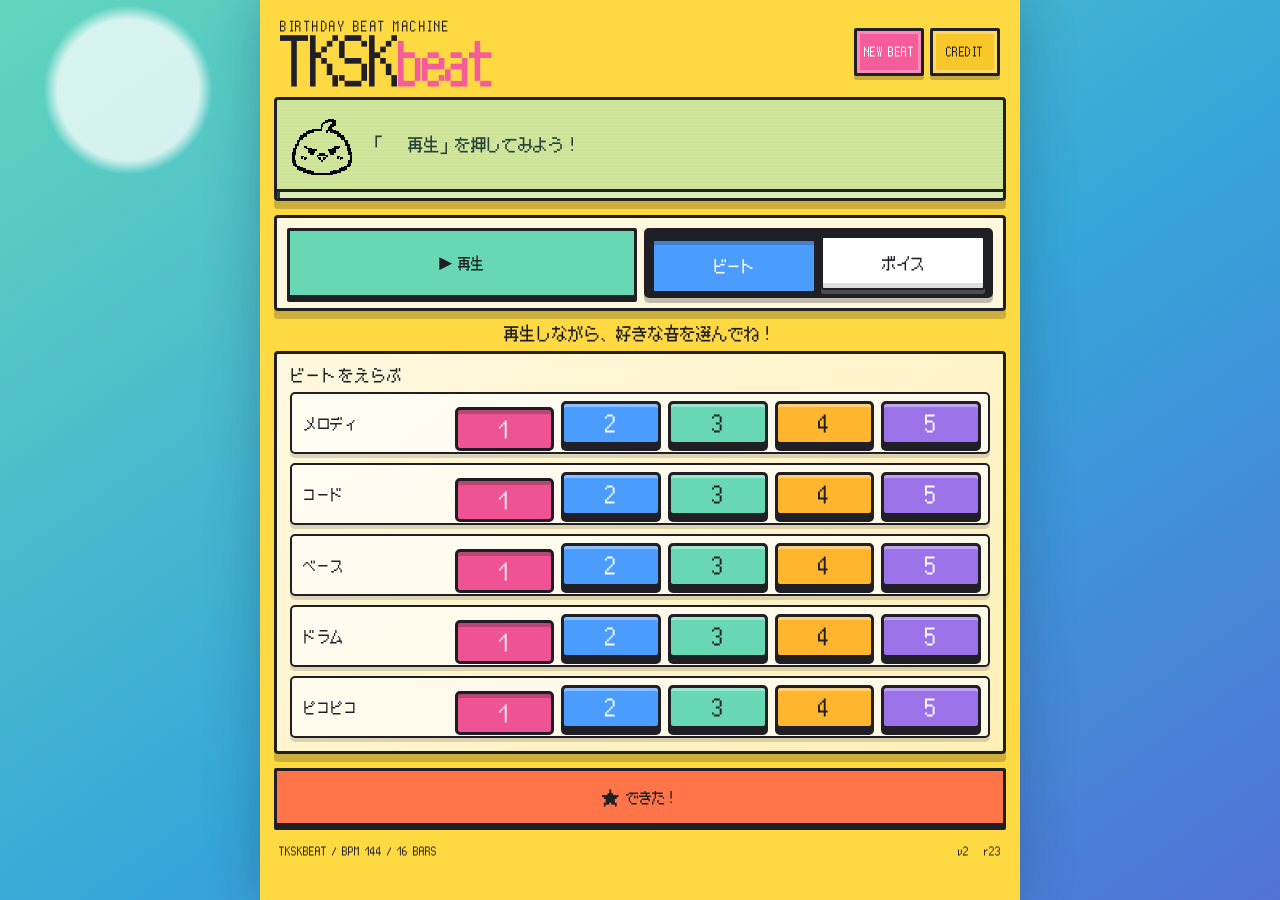
==== commit 6eb5f512: "大型" ====
--- a/index.html
+++ b/index.html
@@ -16,7 +16,10 @@
           <p class="eyebrow">BIRTHDAY BEAT MACHINE</p>
           <h1 id="app-title"><button class="brand-sound" id="title-sound" type="button" aria-label="TKSKbeat タイトル音声を再生">TKSK<span>beat</span></button></h1>
         </div>
-        <button class="credit-button" id="credit-button" type="button" aria-haspopup="dialog" aria-controls="credits-dialog">CREDIT</button>
+        <div class="header-actions">
+          <button class="new-beat-button" id="new-beat" type="button">NEW BEAT</button>
+          <button class="credit-button" id="credit-button" type="button" aria-haspopup="dialog" aria-controls="credits-dialog">CREDIT</button>
+        </div>
       </header>
 
       <section class="lcd" aria-live="polite" aria-atomic="true">
@@ -52,12 +55,27 @@
           <div class="section-heading">
             <h2 id="preset-heading">ビートをえらぶ</h2>
           </div>
-          <div class="preset-grid">
-            <label>メロディ<select id="lead-pattern"></select></label>
-            <label>コード<select id="chord-pattern"></select></label>
-            <label>ベース<select id="bass-pattern"></select></label>
-            <label>ドラム<select id="drum-pattern"></select></label>
-            <label>ピコピコ<select id="arp-pattern"></select></label>
+          <div class="preset-grid" id="track-pattern-controls">
+            <div class="track-pattern-row" data-track-part="lead">
+              <span class="track-pattern-name" id="lead-pattern-label">メロディ</span>
+              <div class="track-pattern-buttons" role="group" aria-labelledby="lead-pattern-label"></div>
+            </div>
+            <div class="track-pattern-row" data-track-part="chord">
+              <span class="track-pattern-name" id="chord-pattern-label">コード</span>
+              <div class="track-pattern-buttons" role="group" aria-labelledby="chord-pattern-label"></div>
+            </div>
+            <div class="track-pattern-row" data-track-part="bass">
+              <span class="track-pattern-name" id="bass-pattern-label">ベース</span>
+              <div class="track-pattern-buttons" role="group" aria-labelledby="bass-pattern-label"></div>
+            </div>
+            <div class="track-pattern-row" data-track-part="drum">
+              <span class="track-pattern-name" id="drum-pattern-label">ドラム</span>
+              <div class="track-pattern-buttons" role="group" aria-labelledby="drum-pattern-label"></div>
+            </div>
+            <div class="track-pattern-row" data-track-part="arp">
+              <span class="track-pattern-name" id="arp-pattern-label">ピコピコ</span>
+              <div class="track-pattern-buttons" role="group" aria-labelledby="arp-pattern-label"></div>
+            </div>
           </div>
         </section>
       </section>
@@ -92,17 +110,17 @@
 
     <section class="result" id="result" hidden aria-label="完成したビート">
       <div class="result-card">
-        <p class="eyebrow">YOUR BIRTHDAY BEAT</p>
         <figure class="result-visual-frame">
           <div class="result-visual-stage" id="result-visual-stage"></div>
         </figure>
-        <p id="result-copy">完成した16小節を再生してみよう。</p>
+        <p class="result-error" id="result-error" role="alert" hidden></p>
         <div class="result-actions">
-          <button id="result-play" type="button">▶ PLAY</button>
-          <button id="copy-link" type="button">COPY LINK</button>
-          <button class="share-image-test" id="share-image" type="button" hidden>画像付き共有を試す</button>
+          <button id="result-play" type="button" aria-label="完成したビートを再生">
+            <span class="result-play-icon" id="result-play-icon" aria-hidden="true">▶</span>
+            <span id="result-play-label">PLAY</span>
+          </button>
+          <button class="share-image" id="share-image" type="button">画像付きでシェア</button>
           <button class="back-edit" id="back-to-edit" type="button">← もどってなおす</button>
-          <button id="new-beat" type="button">NEW BEAT</button>
         </div>
       </div>
     </section>
--- a/styles-r23.css
+++ b/styles-r23.css
@@ -58,7 +58,14 @@
   display: flex;
   align-items: center;
   justify-content: space-between;
+  gap: 10px;
   padding: 4px 6px 12px;
+}
+
+.header-actions {
+  display: flex;
+  flex: 0 0 auto;
+  gap: 6px;
 }
 
 .eyebrow {
@@ -75,23 +82,26 @@
 .brand-sound:active { transform: translateY(2px) scale(.98); }
 h2 { margin-bottom: 0; font-size: .92rem; letter-spacing: .08em; }
 
-.credit-button {
+.credit-button,
+.new-beat-button {
   appearance: none;
   display: grid;
   place-items: center;
-  width: 76px;
+  width: 70px;
   height: 48px;
   padding: 0;
   border: 3px solid var(--ink);
   border-radius: 2px;
-  background: #f8c72a;
-  box-shadow: inset 0 0 0 3px rgba(255,255,255,.3);
+  box-shadow: inset 0 0 0 3px rgba(255,255,255,.3), 0 4px 0 rgba(32,31,37,.25);
   font: 900 .62rem/1 var(--ui-font);
-  letter-spacing: .08em;
+  letter-spacing: .05em;
   cursor: pointer;
   touch-action: manipulation;
 }
-.credit-button:active { transform: translateY(2px); }
+.credit-button { background: #f8c72a; }
+.new-beat-button { background: var(--pink); color: white; }
+.credit-button:active,
+.new-beat-button:active { transform: translateY(3px); box-shadow: inset 0 2px 0 rgba(32,31,37,.25); }
 
 .panel, .lcd {
   border: 3px solid var(--ink);
@@ -140,16 +150,15 @@
   position: relative;
   z-index: 2;
   width: 62px;
-  height: 54px;
-  border: 4px solid currentColor;
-  border-radius: 45% 45% 40% 40%;
+  height: 62px;
+  background: url("./images/lcd/lcd-chick-idle.png") center / 88px 88px no-repeat;
+  image-rendering: pixelated;
   transform-origin: bottom center;
 }
 
-.lcd-character .eye { position: absolute; top: 17px; width: 6px; height: 8px; background: currentColor; border-radius: 50%; }
-.lcd-character .eye:first-child { left: 14px; }
-.lcd-character .eye:nth-child(2) { right: 14px; }
-.lcd-character .mouth { position: absolute; left: 50%; bottom: 10px; width: 17px; height: 7px; border: 3px solid currentColor; border-top: 0; border-radius: 0 0 12px 12px; transform: translateX(-50%); }
+.lcd-character.is-beat { background-image: url("./images/lcd/lcd-chick-beat.png"); }
+.lcd-character .eye,
+.lcd-character .mouth { display: none; }
 .lcd-character.bop { animation: bop .2s ease-out; }
 @keyframes bop { 50% { transform: translateY(-8px) rotate(-4deg) scale(1.05); } }
 
@@ -177,44 +186,42 @@
 .operation-grid .view-toggle { grid-column: 3 / span 2; }
 
 .view-toggle {
-  position: relative;
-  isolation: isolate;
   display: grid;
   grid-template-columns: repeat(2, minmax(0, 1fr));
+  gap: 5px;
   min-width: 0;
+  padding: 5px;
   border: 3px solid var(--ink);
-  border-radius: 2px;
-  background: white;
-  overflow: hidden;
-}
-
-.view-toggle::before {
-  content: "";
-  position: absolute;
-  inset: 0 50% 0 0;
-  background: var(--blue);
-  transition: transform 140ms cubic-bezier(.2,.8,.2,1), background-color 140ms linear;
-}
-
-.operation-grid[data-active-tab="voice"] .view-toggle::before {
-  background: var(--pink);
-  transform: translateX(100%);
-}
+  border-radius: 5px;
+  background: var(--ink);
+  box-shadow: 0 5px 0 rgba(32,31,37,.28);
+}
+
+.view-toggle::before { display: none; }
 
 .view-toggle button {
   position: relative;
-  z-index: 1;
   min-width: 0;
-  min-height: 62px;
+  min-height: 54px;
   padding: 4px;
-  border: 0;
-  background: transparent;
+  border: 2px solid var(--ink);
+  border-radius: 3px;
+  background: white;
+  box-shadow: inset 0 -5px 0 rgba(32,31,37,.14), 0 4px 0 rgba(255,255,255,.2);
   font-size: clamp(.7rem, 3vw, .9rem);
   font-weight: 900;
+  transition: transform 90ms ease, box-shadow 90ms ease, background-color 90ms linear;
   touch-action: manipulation;
 }
 
-.view-toggle button[aria-selected="true"] { color: white; }
+.view-toggle button[aria-selected="true"] {
+  color: white;
+  transform: translateY(3px);
+  box-shadow: inset 0 4px 0 rgba(32,31,37,.22);
+}
+.view-toggle button[data-tab="pico"][aria-selected="true"] { background: var(--blue); }
+.view-toggle button[data-tab="voice"][aria-selected="true"] { background: var(--pink); }
+.view-toggle button[aria-selected="false"]:active { transform: translateY(2px); box-shadow: inset 0 2px 0 rgba(32,31,37,.18); }
 .operation-grid[data-recording="true"] .view-toggle button[data-tab="voice"]::after {
   content: "●";
   position: absolute;
@@ -263,11 +270,58 @@
 .record-mode { margin: -3px 0 12px; padding: 6px; border: 3px solid var(--ink); border-radius: 2px; background: var(--cream); box-shadow: var(--shadow); }
 
 .preset-panel, .pad-panel { padding: 13px; background: var(--cream); }
+.preset-panel { background: linear-gradient(145deg, #fff8df 0%, #fff0b7 100%); }
 .section-heading { display: flex; justify-content: space-between; align-items: baseline; margin-bottom: 10px; }
 .section-heading small { font-family: var(--ui-font); font-size: .67rem; }
-.preset-grid { display: grid; grid-template-columns: repeat(5, 1fr); gap: 7px; }
-.preset-grid label { font-size: .62rem; font-weight: 900; letter-spacing: .08em; }
-.preset-grid select { width: 100%; min-height: 42px; margin-top: 4px; padding: 6px; border: 2px solid var(--ink); border-radius: 2px; background: white; font-weight: 900; }
+.preset-grid { display: grid; gap: 9px; }
+.track-pattern-row {
+  display: grid;
+  grid-template-columns: minmax(82px, .65fr) minmax(0, 2.35fr);
+  gap: 10px;
+  align-items: center;
+  padding: 7px;
+  border: 2px solid var(--ink);
+  border-radius: 5px;
+  background: rgba(255,255,255,.64);
+  box-shadow: 0 4px 0 rgba(32,31,37,.16);
+}
+.track-pattern-name {
+  padding-left: 4px;
+  font-size: clamp(.68rem, 2.8vw, .82rem);
+  font-weight: 900;
+  letter-spacing: .04em;
+}
+.track-pattern-buttons { display: grid; grid-template-columns: repeat(5, minmax(0, 1fr)); gap: 7px; }
+.track-pattern-button {
+  --pattern-color: var(--pink);
+  --pattern-ink: white;
+  min-width: 0;
+  min-height: 44px;
+  padding: 0;
+  border: 3px solid var(--ink);
+  border-radius: 5px;
+  color: var(--pattern-ink);
+  background: var(--pattern-color);
+  box-shadow: inset 0 3px 0 rgba(255,255,255,.36), 0 6px 0 var(--ink);
+  font-size: clamp(.9rem, 4vw, 1.2rem);
+  font-weight: 900;
+  line-height: 1;
+  cursor: pointer;
+  transition: transform 80ms ease, box-shadow 80ms ease, filter 80ms linear;
+  touch-action: manipulation;
+}
+.track-pattern-button.pattern-1 { --pattern-color: #f45c9a; --pattern-ink: white; }
+.track-pattern-button.pattern-2 { --pattern-color: #4b9cff; --pattern-ink: white; }
+.track-pattern-button.pattern-3 { --pattern-color: #68d8b4; --pattern-ink: var(--ink); }
+.track-pattern-button.pattern-4 { --pattern-color: #ffb52e; --pattern-ink: var(--ink); }
+.track-pattern-button.pattern-5 { --pattern-color: #9b72e8; --pattern-ink: white; }
+.track-pattern-button[aria-pressed="true"] {
+  transform: translateY(6px);
+  box-shadow: inset 0 4px 0 rgba(32,31,37,.25), 0 0 0 var(--ink);
+  filter: saturate(1.08) brightness(.94);
+}
+.track-pattern-button[aria-pressed="false"]:active { transform: translateY(3px); box-shadow: inset 0 2px 0 rgba(32,31,37,.18), 0 3px 0 var(--ink); }
+.track-pattern-button:disabled { cursor: default; }
 
 .pad-grid { display: grid; grid-template-columns: repeat(4, 1fr); gap: 9px; }
 .pad {
@@ -331,8 +385,7 @@
 }
 .result[hidden] { display: none; }
 .result-card { position: relative; z-index: 1; width: min(100%, 440px); max-height: calc(100dvh - 32px); overflow-y: auto; padding: 24px; border: 4px solid var(--ink); border-radius: 4px; background: var(--yellow); box-shadow: 0 12px 0 var(--ink); text-align: center; }
-.result-card > .eyebrow { margin-bottom: 10px; }
-.result-visual-frame { width: min(100%, 360px); margin: 10px auto 16px; padding: 10px; border: 4px solid var(--ink); border-radius: 2px; background: var(--cream); box-shadow: 0 6px 0 var(--ink); }
+.result-visual-frame { width: min(100%, 360px); margin: 0 auto 16px; padding: 10px; border: 4px solid var(--ink); border-radius: 2px; background: var(--cream); box-shadow: 0 6px 0 var(--ink); }
 .result-visual-stage { position: relative; width: 100%; aspect-ratio: 1; overflow: hidden; background: var(--cream); }
 .result-visual-layer { display: block; position: absolute; image-rendering: pixelated; opacity: var(--layer-opacity, 1); }
 .result-visual-layer[data-layer-mode="cover"] { inset: 0; width: 100%; height: 100%; object-fit: cover; }
@@ -360,12 +413,23 @@
   filter: drop-shadow(2px 3px 0 rgba(32, 31, 37, .32));
   pointer-events: none;
 }
+.result-visual-greeting {
+  filter: drop-shadow(2px 3px 0 rgba(32, 31, 37, .42));
+  pointer-events: none;
+}
+.result-visual-corner-label {
+  filter: drop-shadow(1px 2px 0 rgba(32, 31, 37, .32));
+  pointer-events: none;
+}
 .result-actions { display: grid; gap: 9px; }
 .result-actions button { min-height: 48px; border: 3px solid var(--ink); border-radius: 2px; background: white; box-shadow: 0 4px 0 var(--ink); font-weight: 900; }
 .result-actions button[hidden] { display: none; }
 .result-actions button:first-child { background: var(--mint); }
-.result-actions .share-image-test { background: var(--blue); color: white; }
+.result-actions .share-image { background: var(--blue); color: white; }
 .result-actions .back-edit { background: #fff0b7; }
+.result-play-icon { display: inline-block; min-width: 1.25em; margin-right: .2em; font-family: "TKSKbeat Symbols", system-ui, sans-serif; font-weight: 400; }
+.result-error { margin: 0 0 12px; padding: 10px; border: 3px solid var(--ink); background: #ffd5c8; color: #8c102c; font-size: .72rem; font-weight: 900; line-height: 1.5; }
+.result-error[hidden] { display: none; }
 
 .sound-editor {
   padding: 14px;
@@ -405,8 +469,13 @@
 
 @media (max-width: 480px) {
   .shell { padding-left: 10px; padding-right: 10px; }
-  .preset-grid { grid-template-columns: repeat(2, 1fr); gap: 7px; }
-  .preset-grid select { font-size: .72rem; }
+  .brand-row { gap: 6px; padding-inline: 2px; }
+  .header-actions { gap: 4px; }
+  .credit-button, .new-beat-button { width: 62px; height: 44px; font-size: .55rem; }
+  .track-pattern-row { grid-template-columns: 1fr; gap: 5px; padding: 6px; }
+  .track-pattern-name { padding-left: 2px; font-size: .68rem; }
+  .track-pattern-buttons { gap: 6px; }
+  .track-pattern-button { min-height: 46px; }
   .operation-grid { gap: 5px; }
   .control { min-height: 57px; font-size: 1rem; }
   .view-toggle button { min-height: 57px; }
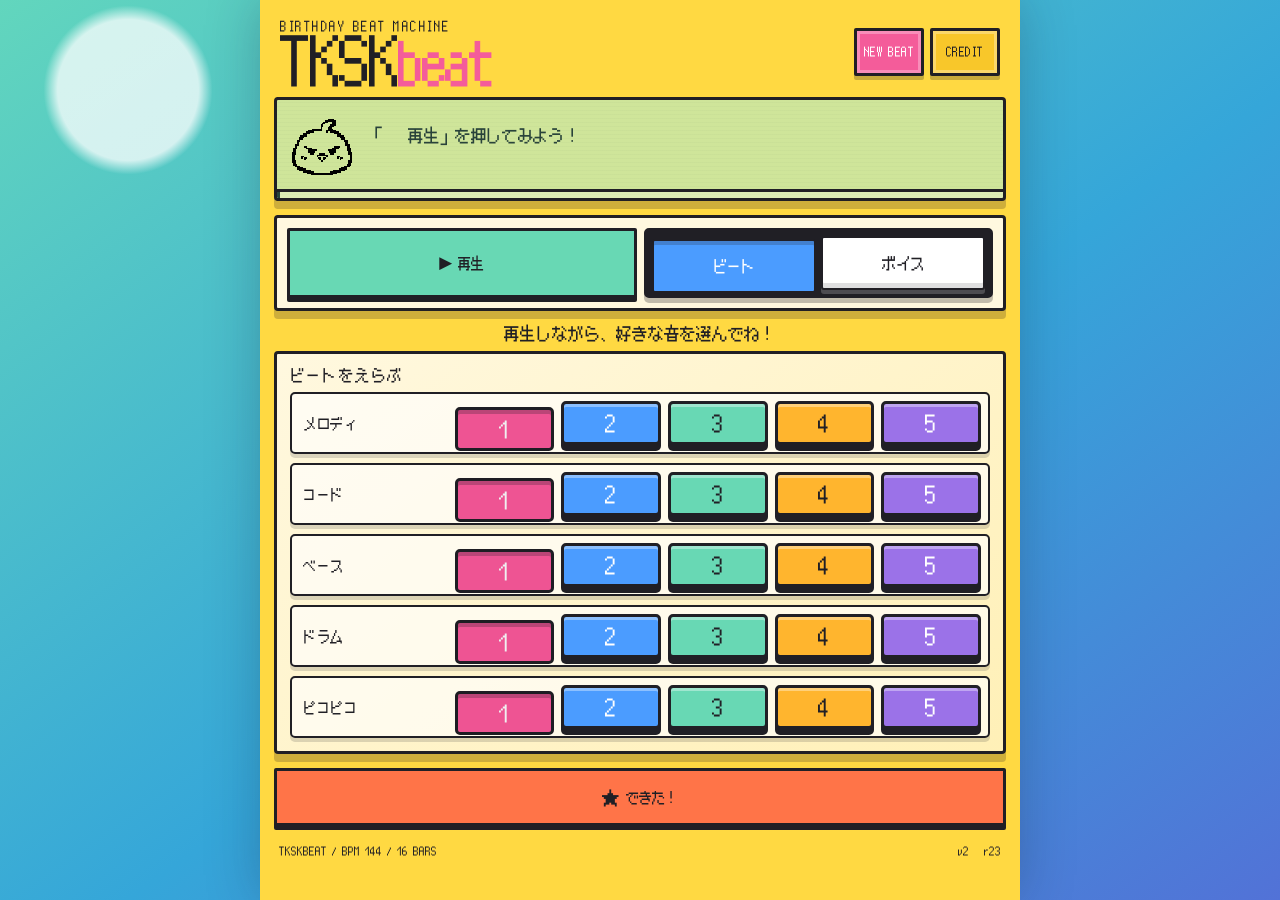
==== commit bd031104: "パッド反応" ====
--- a/index.html
+++ b/index.html
@@ -29,7 +29,7 @@
         </div>
         <div class="lcd-copy">
           <strong id="lcd-status">READY • PRESS PLAY</strong>
-          <span id="position-display" aria-hidden="true"></span>
+          <span id="lcd-pad-message"></span>
         </div>
         <div class="meter" aria-label="ループ位置"><i id="meter-fill"></i></div>
       </section>
@@ -121,6 +121,7 @@
           </button>
           <button class="share-image" id="share-image" type="button">画像付きでシェア</button>
           <button class="back-edit" id="back-to-edit" type="button">← もどってなおす</button>
+          <button class="create-own-beat" id="create-own-beat" type="button" hidden>作ってみる！</button>
         </div>
       </div>
     </section>
--- a/styles-r23.css
+++ b/styles-r23.css
@@ -164,7 +164,7 @@
 
 .lcd-copy { position: relative; z-index: 2; display: flex; flex-direction: column; justify-content: center; min-width: 0; padding-block: 2px; }
 .lcd-copy strong { display: block; min-height: 1.45em; padding-block: .06em; font-family: "TKSKbeat Symbols", var(--ui-font); font-size: clamp(.68rem, 3.3vw, 1rem); line-height: 1.4; letter-spacing: -.02em; white-space: nowrap; }
-.lcd-copy span { display: none; }
+.lcd-copy span { display: block; min-height: 1.45em; padding-block: .06em; font-size: clamp(.56rem, 2.55vw, .78rem); font-weight: 900; line-height: 1.4; letter-spacing: -.03em; white-space: nowrap; overflow: hidden; }
 
 .meter { position: absolute; z-index: 3; left: 0; right: 0; bottom: 0; height: 9px; border-top: 3px solid var(--ink); background: rgba(255,255,255,.28); }
 .meter i { display: block; width: 0; height: 100%; background: var(--lcd-ink); transition: width 80ms linear; }
@@ -427,6 +427,7 @@
 .result-actions button:first-child { background: var(--mint); }
 .result-actions .share-image { background: var(--blue); color: white; }
 .result-actions .back-edit { background: #fff0b7; }
+.result-actions .create-own-beat { background: var(--pink); color: white; }
 .result-play-icon { display: inline-block; min-width: 1.25em; margin-right: .2em; font-family: "TKSKbeat Symbols", system-ui, sans-serif; font-weight: 400; }
 .result-error { margin: 0 0 12px; padding: 10px; border: 3px solid var(--ink); background: #ffd5c8; color: #8c102c; font-size: .72rem; font-weight: 900; line-height: 1.5; }
 .result-error[hidden] { display: none; }
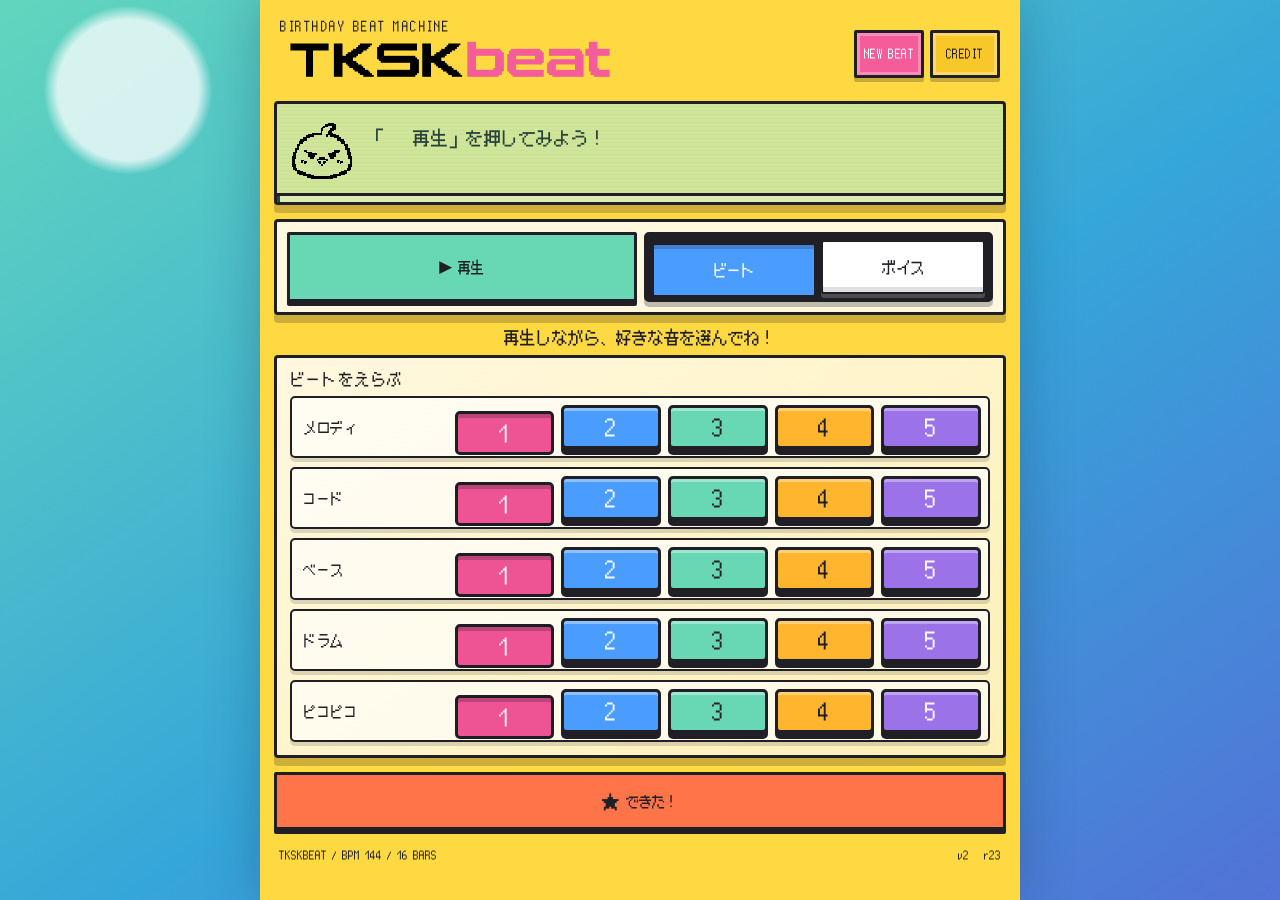
==== commit f55d836d: "ツールタイトル差し込み" ====
--- a/index.html
+++ b/index.html
@@ -12,9 +12,9 @@
   <body>
     <main class="shell" aria-labelledby="app-title">
       <header class="brand-row">
-        <div>
+        <div class="brand-lockup">
           <p class="eyebrow">BIRTHDAY BEAT MACHINE</p>
-          <h1 id="app-title"><button class="brand-sound" id="title-sound" type="button" aria-label="TKSKbeat タイトル音声を再生">TKSK<span>beat</span></button></h1>
+          <h1 id="app-title"><button class="brand-sound" id="title-sound" type="button" aria-label="TKSKbeat タイトル音声を再生"><img class="brand-logo" src="./images/ui/tkskbeat-logo.png" alt="TKSKbeat"></button></h1>
         </div>
         <div class="header-actions">
           <button class="new-beat-button" id="new-beat" type="button">NEW BEAT</button>
--- a/styles-r23.css
+++ b/styles-r23.css
@@ -62,6 +62,8 @@
   padding: 4px 6px 12px;
 }
 
+.brand-lockup { flex: 1 1 auto; min-width: 0; }
+
 .header-actions {
   display: flex;
   flex: 0 0 auto;
@@ -77,8 +79,8 @@
 
 h1, h2, p { margin-top: 0; }
 h1 { margin-bottom: 0; font-size: clamp(2rem, 9vw, 3.5rem); line-height: .92; letter-spacing: -.08em; }
-h1 span { color: var(--pink); }
-.brand-sound { appearance: none; padding: 0; border: 0; background: transparent; font: inherit; line-height: inherit; letter-spacing: inherit; cursor: pointer; touch-action: manipulation; }
+.brand-sound { appearance: none; display: block; max-width: 100%; padding: 0; border: 0; background: transparent; font: inherit; line-height: inherit; letter-spacing: inherit; cursor: pointer; touch-action: manipulation; }
+.brand-logo { display: block; width: min(340px, 100%); height: auto; }
 .brand-sound:active { transform: translateY(2px) scale(.98); }
 h2 { margin-bottom: 0; font-size: .92rem; letter-spacing: .08em; }
 
@@ -163,8 +165,8 @@
 @keyframes bop { 50% { transform: translateY(-8px) rotate(-4deg) scale(1.05); } }
 
 .lcd-copy { position: relative; z-index: 2; display: flex; flex-direction: column; justify-content: center; min-width: 0; padding-block: 2px; }
-.lcd-copy strong { display: block; min-height: 1.45em; padding-block: .06em; font-family: "TKSKbeat Symbols", var(--ui-font); font-size: clamp(.68rem, 3.3vw, 1rem); line-height: 1.4; letter-spacing: -.02em; white-space: nowrap; }
-.lcd-copy span { display: block; min-height: 1.45em; padding-block: .06em; font-size: clamp(.56rem, 2.55vw, .78rem); font-weight: 900; line-height: 1.4; letter-spacing: -.03em; white-space: nowrap; overflow: hidden; }
+.lcd-copy strong { display: block; min-height: 1.45em; padding-block: .06em; font-family: "TKSKbeat Symbols", var(--ui-font); font-size: clamp(.74rem, 3.6vw, 1.1rem); line-height: 1.4; letter-spacing: -.02em; white-space: nowrap; }
+.lcd-copy span { display: block; min-height: 1.45em; padding-block: .06em; font-size: clamp(.62rem, 2.8vw, .86rem); font-weight: 900; line-height: 1.4; letter-spacing: -.03em; white-space: nowrap; overflow: hidden; }
 
 .meter { position: absolute; z-index: 3; left: 0; right: 0; bottom: 0; height: 9px; border-top: 3px solid var(--ink); background: rgba(255,255,255,.28); }
 .meter i { display: block; width: 0; height: 100%; background: var(--lcd-ink); transition: width 80ms linear; }
